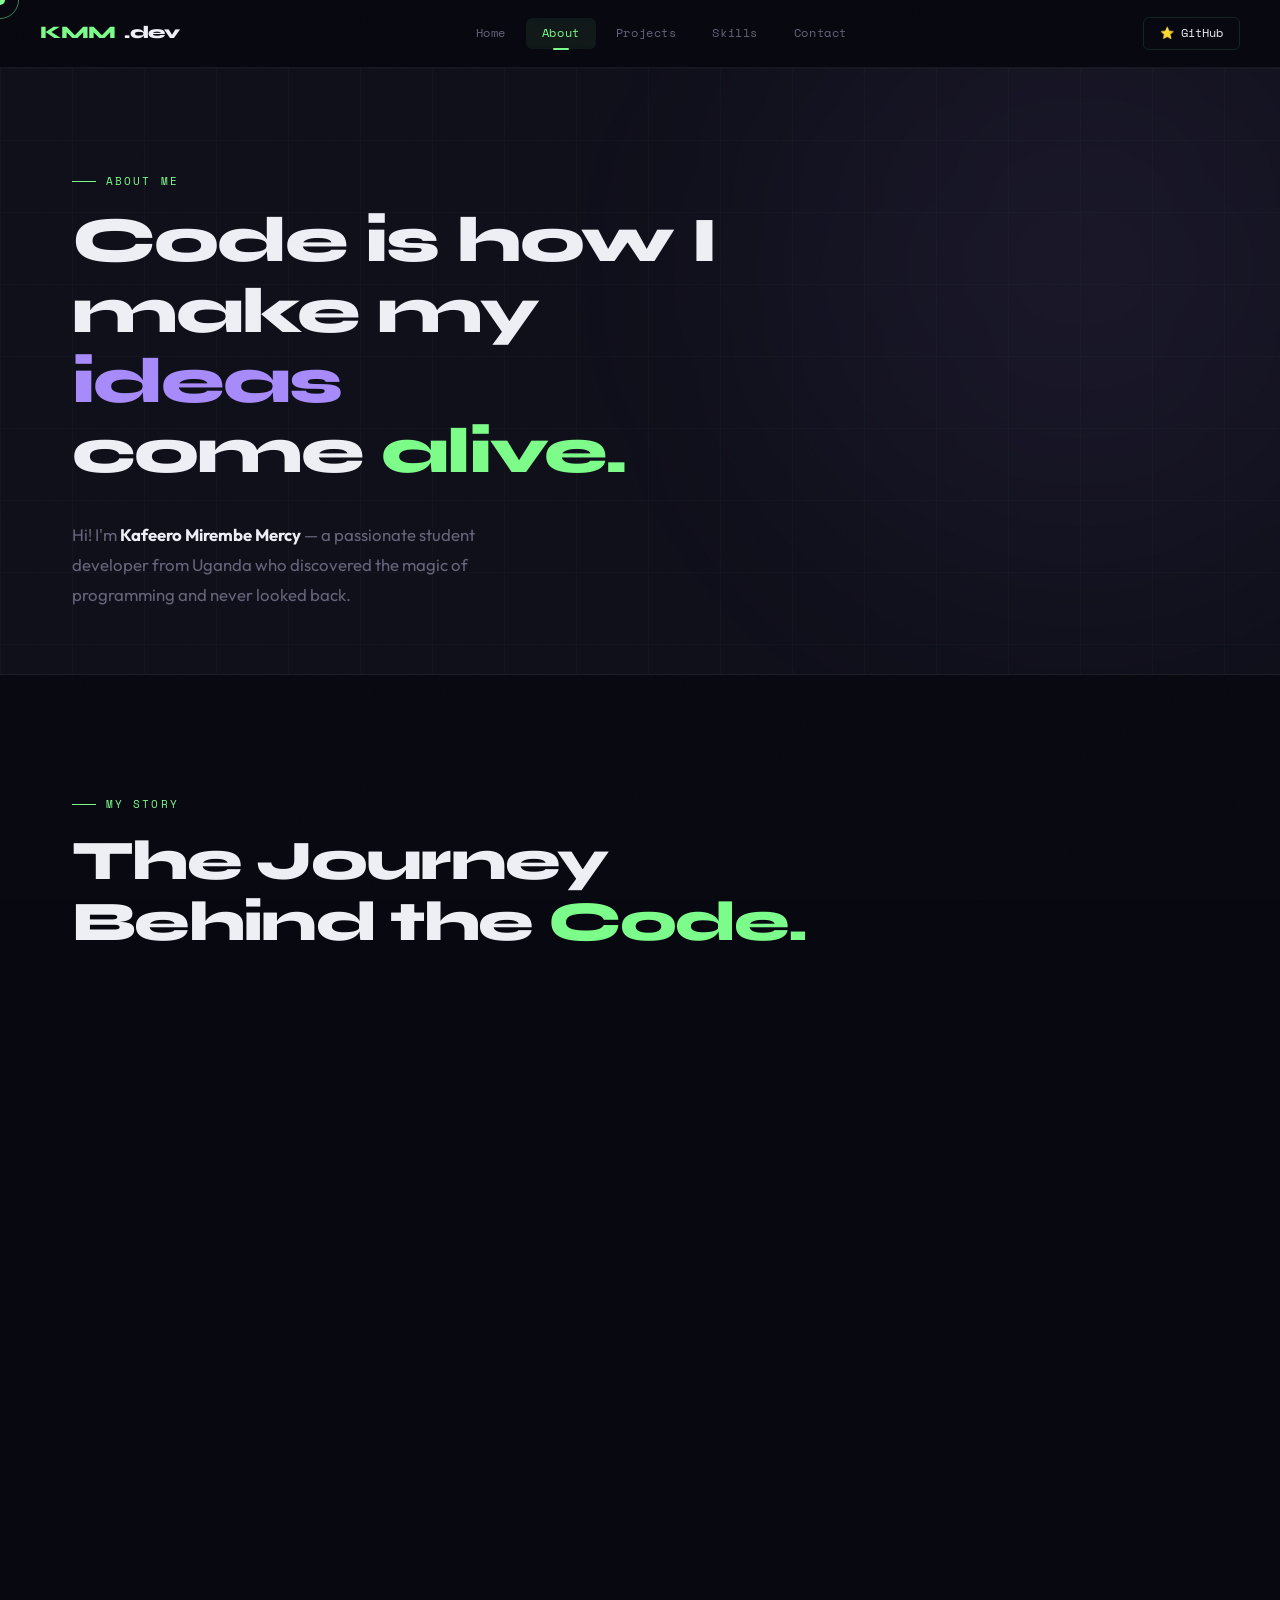
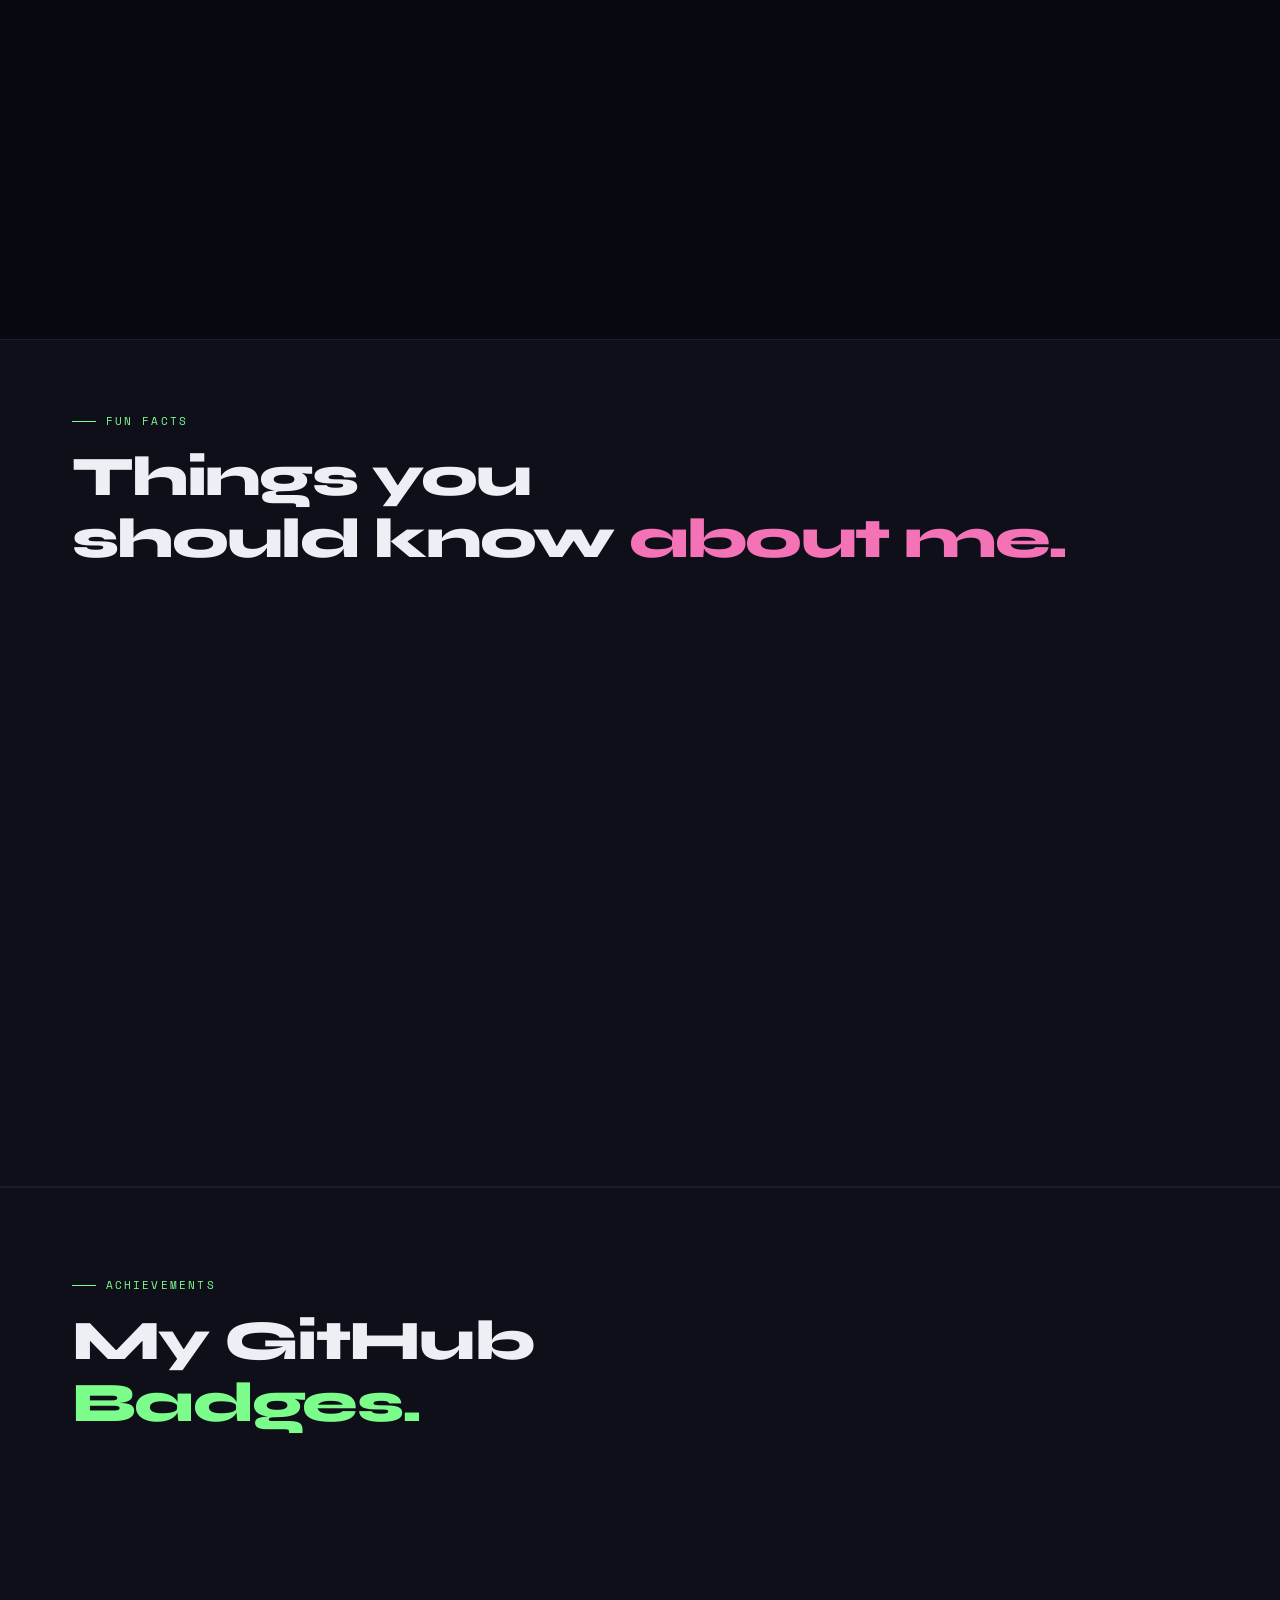
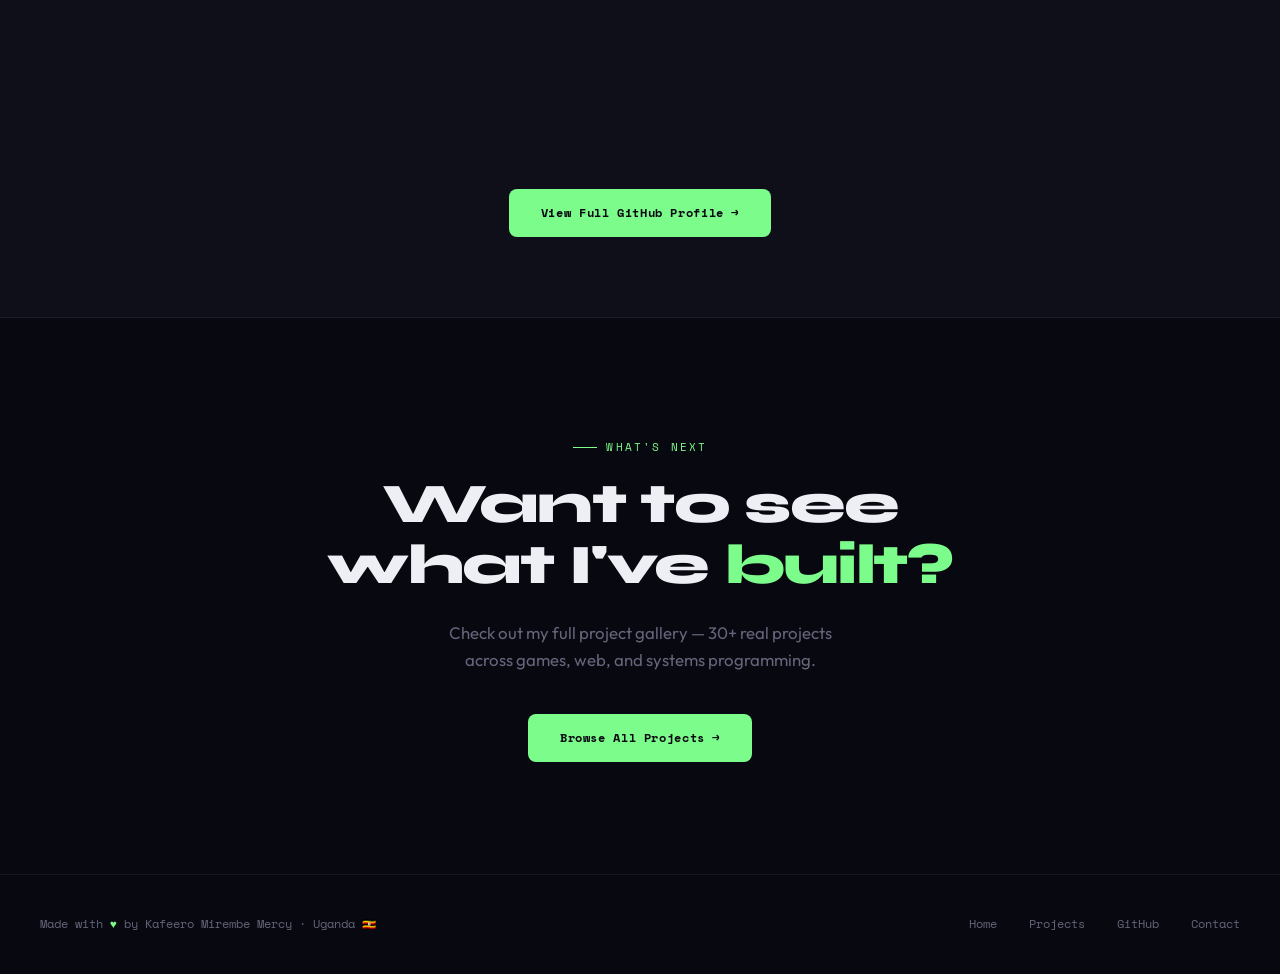
==== about.html @ 174ffc3c "Add files via upload" ====
<!DOCTYPE html>
<html lang="en">
<head>
<meta charset="UTF-8">
<meta name="viewport" content="width=device-width, initial-scale=1.0">
<title>About — Kafeero Mirembe Mercy</title>
<link rel="stylesheet" href="style.css">
<style>
.about-hero {
  position:relative; overflow:hidden;
  padding: 6rem 0 4rem;
  background: var(--bg2);
  border-bottom: 1px solid var(--border2);
}
.about-hero-inner {
  display:grid; grid-template-columns:1fr 380px; gap:5rem; align-items:center;
  position:relative; z-index:2;
}
.about-hero-blob {
  position:absolute; width:600px;height:600px; border-radius:50%;
  filter:blur(120px); pointer-events:none;
  background:rgba(167,139,250,0.06); top:-100px;right:-100px;
}

.page-eyebrow { margin-bottom:1rem; }
.big-quote {
  font-family:'Syne',sans-serif;
  font-size:clamp(2.2rem,5vw,4rem);
  font-weight:800; line-height:1.1;
  letter-spacing:-0.03em; margin-bottom:2rem;
}
.about-photo-wrap { position:relative; }
.about-photo {
  border-radius:20px; overflow:hidden;
  border:2px solid var(--border);
  box-shadow: 0 30px 80px rgba(0,0,0,0.5);
}
.about-photo img { width:100%; display:block; }
.about-photo-badge {
  position:absolute; bottom:-16px; left:-16px;
  background:var(--card); border:1px solid var(--border);
  border-radius:12px; padding:1rem 1.4rem;
  box-shadow:var(--glow);
}
.badge-num { font-family:'Syne',sans-serif; font-size:1.8rem; font-weight:800; color:var(--accent); line-height:1; }
.badge-txt { font-family:'Space Mono',monospace; font-size:0.65rem; color:var(--muted); margin-top:0.1rem; }

/* STORY SECTION */
.story-grid { display:grid; grid-template-columns:1fr 1fr; gap:4rem; align-items:start; margin-top:4rem; }
.story-text p { color:var(--muted); line-height:1.9; margin-bottom:1.2rem; font-size:1rem; }
.story-text p strong { color:var(--text); }
.story-text p em { color:var(--accent); font-style:normal; }

/* TIMELINE */
.timeline { padding-left:1.5rem; border-left:1px solid var(--border); }
.tl-item { position:relative; padding-bottom:2.5rem; padding-left:1.5rem; }
.tl-item:last-child { padding-bottom:0; }
.tl-dot {
  position:absolute; left:-1.85rem; top:4px;
  width:12px;height:12px; border-radius:50%;
  background:var(--accent); box-shadow:0 0 16px rgba(124,252,138,0.6);
}
.tl-date { font-family:'Space Mono',monospace; font-size:0.68rem; color:var(--accent); letter-spacing:0.1em; margin-bottom:0.4rem; }
.tl-title { font-family:'Syne',sans-serif; font-size:1.05rem; font-weight:700; margin-bottom:0.3rem; }
.tl-desc { font-size:0.85rem; color:var(--muted); line-height:1.7; }

/* FUN FACTS */
.facts-grid { display:grid; grid-template-columns:repeat(3,1fr); gap:1.5rem; margin-top:3rem; }
.fact-card { background:var(--card); border:1px solid var(--border2); border-radius:var(--radius); padding:2rem; text-align:center; transition:var(--transition); }
.fact-card:hover { border-color:var(--border); transform:translateY(-4px); }
.fact-emoji { font-size:2.5rem; margin-bottom:0.8rem; }
.fact-title { font-family:'Syne',sans-serif; font-size:1rem; font-weight:700; margin-bottom:0.4rem; }
.fact-text { font-size:0.83rem; color:var(--muted); line-height:1.65; }

/* GITHUB BADGES */
.badges-section { background:var(--bg2); border-top:1px solid var(--border2); border-bottom:1px solid var(--border2); padding:5rem 0; }
.badges-grid { display:grid; grid-template-columns:repeat(3,1fr); gap:1.5rem; margin-top:3rem; }
.badge-card {
  background:var(--card); border:1px solid var(--border2); border-radius:var(--radius);
  padding:2rem; text-align:center; transition:var(--transition);
  position:relative; overflow:hidden;
}
.badge-card::before {
  content:''; position:absolute; inset:0;
  background:linear-gradient(135deg,rgba(124,252,138,0.03),transparent);
  opacity:0; transition:opacity 0.3s;
}
.badge-card:hover { border-color:var(--border); }
.badge-card:hover::before { opacity:1; }
.badge-icon { font-size:3rem; margin-bottom:1rem; }
.badge-name { font-family:'Syne',sans-serif; font-size:1.1rem; font-weight:700; margin-bottom:0.4rem; color:var(--accent); }
.badge-desc { font-size:0.83rem; color:var(--muted); line-height:1.65; }

@media(max-width:900px){
  .about-hero-inner { grid-template-columns:1fr; }
  .about-photo-wrap { max-width:280px; margin:0 auto; }
  .story-grid { grid-template-columns:1fr; }
  .facts-grid { grid-template-columns:1fr 1fr; }
  .badges-grid { grid-template-columns:1fr; }
}
@media(max-width:600px){
  .facts-grid { grid-template-columns:1fr; }
}
</style>
</head>
<body>
<div class="cursor-dot"></div>
<div class="cursor-ring"></div>

<nav class="navbar">
  <a class="nav-logo" href="index.html">KMM<span>.dev</span></a>
  <ul class="nav-links">
    <li><a href="index.html">Home</a></li>
    <li><a href="about.html" class="active">About</a></li>
    <li><a href="projects.html">Projects</a></li>
    <li><a href="skills.html">Skills</a></li>
    <li><a href="contact.html">Contact</a></li>
  </ul>
  <div class="nav-right">
    <a href="https://github.com/K-Mirembe-Mercy/" target="_blank" class="nav-github">⭐ GitHub</a>
    <button class="hamburger" id="hamburger" aria-label="Menu"><span></span><span></span><span></span></button>
  </div>
</nav>
<div class="mobile-nav" id="mobileNav">
  <a href="index.html">Home</a><a href="about.html">About</a><a href="projects.html">Projects</a><a href="skills.html">Skills</a><a href="contact.html">Contact</a>
</div>

<main class="page">
  <!-- ABOUT HERO -->
  <section class="about-hero">
    <div class="about-hero-blob"></div>
    <div class="grid-bg"></div>
    <div class="container">
      <div class="about-hero-inner">
        <div>
          <div class="tag page-eyebrow">About Me</div>
          <p class="big-quote">Code is how I<br>make my <span class="accent2">ideas</span><br>come <span class="accent">alive.</span></p>
          <p style="color:var(--muted);line-height:1.8;max-width:480px;font-size:1.05rem;">Hi! I'm <strong style="color:var(--text)">Kafeero Mirembe Mercy</strong> — a passionate student developer from Uganda who discovered the magic of programming and never looked back.</p>
        </div>
        <div class="about-photo-wrap fade-up">
          <div class="about-photo">
            <img src="photo.jpeg" alt="Kafeero Mirembe Mercy" />
          </div>
          <div class="about-photo-badge">
            <div class="badge-num">3</div>
            <div class="badge-txt">GitHub Badges 🏅</div>
          </div>
        </div>
      </div>
    </div>
  </section>

  <!-- STORY -->
  <section class="section">
    <div class="container">
      <div class="tag">My Story</div>
      <h2 class="section-title">The Journey<br>Behind the <span class="accent">Code.</span></h2>
      <div class="story-grid">
        <div class="story-text fade-up">
          <p>I started my coding journey with <strong>Python</strong> — curious, excited, and a little lost. But I kept going. Every error message was a lesson, every working program a victory.</p>
          <p>My love for <em>games</em> drove me to build them: Balloon Shooters, Snake Games, Flappy Birds, Space Shooters, Egg Catchers — each one taught me something new about <strong>logic, loops, physics, and design</strong>.</p>
          <p>I moved into <strong>web development</strong> — HTML, CSS, and JavaScript — and built real websites for real organizations like Codeon Africa and Mama Gracious. Seeing my work on a browser felt extraordinary.</p>
          <p>Then came <strong>C programming</strong>: pointers, memory, structs. Challenging — but I built a complete Student Management System and more. Every hard thing I tackle makes me stronger.</p>
          <p>Today I have <strong>30+ projects</strong>, 3 GitHub badges, and an unstoppable drive to keep learning and building. I'm just getting started.</p>
          <div style="margin-top:2rem;">
            <a href="https://github.com/K-Mirembe-Mercy/" target="_blank" class="btn btn-green">See My GitHub →</a>
          </div>
        </div>
        <div class="fade-up d1">
          <div class="timeline">
            <div class="tl-item">
              <div class="tl-dot"></div>
              <div class="tl-date">The Beginning</div>
              <div class="tl-title">First Python Scripts 🐍</div>
              <div class="tl-desc">Wrote my first programs — learning variables, loops, functions. The foundation of everything that followed.</div>
            </div>
            <div class="tl-item">
              <div class="tl-dot"></div>
              <div class="tl-date">Game Phase</div>
              <div class="tl-title">Pygame Game Development 🎮</div>
              <div class="tl-desc">Built 10+ games: Balloon Shooter, Snake, Flappy Bird, Space Shooter, Egg Catcher, Ball Catcher, Star Pusher and more.</div>
            </div>
            <div class="tl-item">
              <div class="tl-dot"></div>
              <div class="tl-date">Creative Phase</div>
              <div class="tl-title">Art, Tools & Apps 🎨</div>
              <div class="tl-desc">Starry Night, Kaleido-Spiral, Music Players, Password Generator, Screen Pet, Secret Messages — exploring creativity with code.</div>
            </div>
            <div class="tl-item">
              <div class="tl-dot"></div>
              <div class="tl-date">Web Phase</div>
              <div class="tl-title">HTML, CSS & JavaScript 🌐</div>
              <div class="tl-desc">Built Codeon Africa, Mama Gracious, a Mental Health platform — real websites for real users.</div>
            </div>
            <div class="tl-item">
              <div class="tl-dot"></div>
              <div class="tl-date">Systems Phase</div>
              <div class="tl-title">C Programming ⚙️</div>
              <div class="tl-desc">Student Management System, Guess Game, checker_two.c — tackling low-level programming with confidence.</div>
            </div>
            <div class="tl-item">
              <div class="tl-dot" style="background:var(--accent2);box-shadow:0 0 16px rgba(167,139,250,0.6)"></div>
              <div class="tl-date">Now</div>
              <div class="tl-title">30+ Projects & Growing 🚀</div>
              <div class="tl-desc">3 GitHub badges, dozens of shipped projects, and an infinite drive to keep learning and building.</div>
            </div>
          </div>
        </div>
      </div>
    </div>
  </section>

  <!-- FUN FACTS -->
  <section class="section-sm" style="background:var(--bg2);border-top:1px solid var(--border2);border-bottom:1px solid var(--border2);">
    <div class="container">
      <div class="tag">Fun Facts</div>
      <h2 class="section-title">Things you<br>should know <span class="accent3">about me.</span></h2>
      <div class="facts-grid">
        <div class="fact-card fade-up">
          <div class="fact-emoji">🇺🇬</div>
          <div class="fact-title">Proudly Ugandan</div>
          <div class="fact-text">Based in Uganda, Africa — proving that world-class talent exists everywhere, not just in Silicon Valley.</div>
        </div>
        <div class="fact-card fade-up d1">
          <div class="fact-emoji">🎮</div>
          <div class="fact-title">Game Builder First</div>
          <div class="fact-text">Games were my entry point to programming. Every game I built taught me problem-solving in the most fun way possible.</div>
        </div>
        <div class="fact-card fade-up d2">
          <div class="fact-emoji">📚</div>
          <div class="fact-title">Self-Taught & Proud</div>
          <div class="fact-text">Much of what I know, I taught myself — through docs, tutorials, errors, and sheer determination to figure things out.</div>
        </div>
        <div class="fact-card fade-up d3">
          <div class="fact-emoji">⚡</div>
          <div class="fact-title">Fast Learner</div>
          <div class="fact-text">30+ projects across 4 languages. When I find something interesting, I dive deep and build something real with it.</div>
        </div>
        <div class="fact-card fade-up">
          <div class="fact-emoji">🎵</div>
          <div class="fact-title">Built a Music Player</div>
          <div class="fact-text">One of my favorite projects — a fully functional desktop music player with playlist management built entirely in Python.</div>
        </div>
        <div class="fact-card fade-up d1">
          <div class="fact-emoji">🌱</div>
          <div class="fact-title">Always Growing</div>
          <div class="fact-text">Every week I'm learning something new. The journey never stops — that's what makes coding so exciting.</div>
        </div>
      </div>
    </div>
  </section>

  <!-- GITHUB BADGES -->
  <div class="badges-section">
    <div class="container">
      <div class="tag">Achievements</div>
      <h2 class="section-title">My GitHub<br><span class="accent">Badges.</span></h2>
      <div class="badges-grid">
        <div class="badge-card fade-up">
          <div class="badge-icon">🏅</div>
          <div class="badge-name">GitHub Badge #1</div>
          <div class="badge-desc">Awarded for contributions and activity on GitHub. Every commit is a step in my developer journey.</div>
        </div>
        <div class="badge-card fade-up d1">
          <div class="badge-icon">⭐</div>
          <div class="badge-name">GitHub Badge #2</div>
          <div class="badge-desc">Recognition for consistent open-source participation and sharing my work with the world.</div>
        </div>
        <div class="badge-card fade-up d2">
          <div class="badge-icon">🚀</div>
          <div class="badge-name">GitHub Badge #3</div>
          <div class="badge-desc">Earned through building and shipping real projects publicly — proof that I don't just talk, I build.</div>
        </div>
      </div>
      <div style="text-align:center;margin-top:3rem;">
        <a href="https://github.com/K-Mirembe-Mercy/" target="_blank" class="btn btn-green">View Full GitHub Profile →</a>
      </div>
    </div>
  </div>

  <!-- BOTTOM CTA -->
  <section class="section">
    <div class="container" style="text-align:center;">
      <div class="tag" style="justify-content:center;">What's Next</div>
      <h2 class="section-title">Want to see<br>what I've <span class="accent">built?</span></h2>
      <p style="color:var(--muted);margin:1.5rem auto 2.5rem;max-width:400px;font-size:1.05rem;">Check out my full project gallery — 30+ real projects across games, web, and systems programming.</p>
      <a href="projects.html" class="btn btn-green">Browse All Projects →</a>
    </div>
  </section>
</main>

<footer>
  <div class="footer-inner">
    <div class="footer-left">Made with <span>♥</span> by Kafeero Mirembe Mercy · Uganda 🇺🇬</div>
    <div class="footer-links">
      <a href="index.html">Home</a><a href="projects.html">Projects</a>
      <a href="https://github.com/K-Mirembe-Mercy/" target="_blank">GitHub</a>
      <a href="contact.html">Contact</a>
    </div>
  </div>
</footer>

<script src="main.js"></script>
</body>
</html>
---- style.css ----
/* ===== MERCY PORTFOLIO — SHARED STYLES ===== */
@import url('https://fonts.googleapis.com/css2?family=Syne:wght@400;600;700;800&family=Space+Mono:ital,wght@0,400;0,700;1,400&family=Outfit:wght@300;400;500;600&display=swap');

:root {
  --bg: #080810;
  --bg2: #0f0f1a;
  --card: #13131e;
  --card2: #1a1a28;
  --accent: #7cfc8a;
  --accent2: #a78bfa;
  --accent3: #f472b6;
  --text: #eeeef5;
  --muted: #64647a;
  --border: rgba(124,252,138,0.12);
  --border2: rgba(255,255,255,0.06);
  --glow: 0 0 50px rgba(124,252,138,0.1);
  --shadow: 0 20px 60px rgba(0,0,0,0.5);
  --radius: 16px;
  --transition: all 0.3s cubic-bezier(0.4, 0, 0.2, 1);
}

*, *::before, *::after { margin:0; padding:0; box-sizing:border-box; }
html { scroll-behavior: smooth; font-size: 16px; }

body {
  background: var(--bg);
  color: var(--text);
  font-family: 'Outfit', sans-serif;
  overflow-x: hidden;
  line-height: 1.6;
  cursor: none;
}

/* ===== CURSOR ===== */
.cursor-dot {
  width: 10px; height: 10px;
  background: var(--accent);
  border-radius: 50%;
  position: fixed;
  pointer-events: none;
  z-index: 9999;
  transform: translate(-50%, -50%);
  transition: transform 0.1s;
  mix-blend-mode: screen;
}
.cursor-ring {
  width: 38px; height: 38px;
  border: 1.5px solid rgba(124,252,138,0.5);
  border-radius: 50%;
  position: fixed;
  pointer-events: none;
  z-index: 9998;
  transform: translate(-50%, -50%);
  transition: all 0.18s ease;
}
body:hover .cursor-dot, body:hover .cursor-ring { opacity: 1; }

/* ===== NOISE ===== */
body::after {
  content:'';
  position:fixed; inset:0;
  background-image: url("data:image/svg+xml,%3Csvg viewBox='0 0 512 512' xmlns='http://www.w3.org/2000/svg'%3E%3Cfilter id='n'%3E%3CfeTurbulence type='fractalNoise' baseFrequency='0.75' numOctaves='4' stitchTiles='stitch'/%3E%3C/filter%3E%3Crect width='100%25' height='100%25' filter='url(%23n)' opacity='0.03'/%3E%3C/svg%3E");
  pointer-events:none; z-index:9990; opacity:0.5;
}

/* ===== NAVBAR ===== */
.navbar {
  position: fixed; top: 0; left: 0; right: 0;
  z-index: 500;
  display: flex; align-items: center; justify-content: space-between;
  padding: 0 2.5rem;
  height: 68px;
  background: rgba(8,8,16,0.85);
  backdrop-filter: blur(24px) saturate(180%);
  border-bottom: 1px solid var(--border2);
}
.nav-logo {
  font-family: 'Syne', sans-serif;
  font-weight: 800; font-size: 1.1rem;
  color: var(--accent);
  text-decoration: none;
  letter-spacing: -0.02em;
  display: flex; align-items: center; gap: 0.5rem;
}
.nav-logo span { color: var(--text); }
.nav-links {
  display: flex; gap: 0.25rem;
  list-style: none;
}
.nav-links a {
  display: block;
  padding: 0.4rem 1rem;
  color: var(--muted);
  text-decoration: none;
  font-family: 'Space Mono', monospace;
  font-size: 0.72rem;
  letter-spacing: 0.05em;
  border-radius: 6px;
  transition: var(--transition);
  position: relative;
}
.nav-links a:hover, .nav-links a.active {
  color: var(--accent);
  background: rgba(124,252,138,0.07);
}
.nav-links a.active::after {
  content: '';
  position: absolute; bottom: -1px; left: 50%; transform: translateX(-50%);
  width: 16px; height: 2px;
  background: var(--accent);
  border-radius: 2px;
}
.nav-right {
  display: flex; align-items: center; gap: 1rem;
}
.nav-github {
  display: flex; align-items: center; gap: 0.5rem;
  font-family: 'Space Mono', monospace;
  font-size: 0.72rem;
  color: var(--text);
  text-decoration: none;
  padding: 0.4rem 1rem;
  border: 1px solid var(--border);
  border-radius: 6px;
  transition: var(--transition);
}
.nav-github:hover { border-color: var(--accent); color: var(--accent); }

/* HAMBURGER */
.hamburger {
  display: none; flex-direction: column; gap: 5px;
  background: none; border: none; cursor: pointer; padding: 4px;
}
.hamburger span { display:block; width:22px; height:2px; background:var(--accent); transition:all 0.3s; border-radius:2px; }
.hamburger.open span:nth-child(1) { transform: rotate(45deg) translate(5px, 5px); }
.hamburger.open span:nth-child(2) { opacity: 0; }
.hamburger.open span:nth-child(3) { transform: rotate(-45deg) translate(5px, -5px); }

.mobile-nav {
  display: none; position: fixed; inset: 0;
  background: rgba(8,8,16,0.98);
  z-index: 498;
  flex-direction: column; align-items: center; justify-content: center;
  gap: 2rem;
}
.mobile-nav.open { display: flex; }
.mobile-nav a {
  font-family: 'Syne', sans-serif;
  font-size: 2.2rem; font-weight: 800;
  color: var(--text); text-decoration: none;
  transition: color 0.2s; letter-spacing: -0.02em;
}
.mobile-nav a:hover { color: var(--accent); }

/* ===== PAGE WRAPPER ===== */
.page { padding-top: 68px; min-height: 100vh; }

/* ===== SECTION UTILITIES ===== */
.container { max-width: 1200px; margin: 0 auto; padding: 0 2rem; }
.section { padding: 7rem 0; }
.section-sm { padding: 4rem 0; }

.tag {
  display: inline-flex; align-items: center; gap: 0.6rem;
  font-family: 'Space Mono', monospace;
  font-size: 0.68rem;
  color: var(--accent);
  letter-spacing: 0.2em;
  text-transform: uppercase;
  margin-bottom: 1rem;
}
.tag::before { content:''; display:inline-block; width:24px; height:1px; background:var(--accent); }

h1.display {
  font-family: 'Syne', sans-serif;
  font-size: clamp(3rem, 8vw, 6rem);
  font-weight: 800;
  line-height: 1;
  letter-spacing: -0.04em;
}
h2.section-title {
  font-family: 'Syne', sans-serif;
  font-size: clamp(2rem, 5vw, 3.5rem);
  font-weight: 800;
  letter-spacing: -0.03em;
  line-height: 1.1;
}
.accent { color: var(--accent); }
.accent2 { color: var(--accent2); }
.accent3 { color: var(--accent3); }
.muted { color: var(--muted); }

/* ===== BUTTONS ===== */
.btn {
  display: inline-flex; align-items: center; gap: 0.5rem;
  font-family: 'Space Mono', monospace;
  font-size: 0.78rem;
  font-weight: 700;
  letter-spacing: 0.05em;
  padding: 0.9rem 2rem;
  border-radius: 8px;
  text-decoration: none;
  transition: var(--transition);
  cursor: pointer;
  border: none;
}
.btn-green { background: var(--accent); color: #080810; }
.btn-green:hover { transform: translateY(-2px); box-shadow: 0 10px 30px rgba(124,252,138,0.3); }
.btn-ghost { background: transparent; color: var(--text); border: 1px solid var(--border2); }
.btn-ghost:hover { border-color: var(--accent); color: var(--accent); }

/* ===== CARDS ===== */
.card {
  background: var(--card);
  border: 1px solid var(--border2);
  border-radius: var(--radius);
  transition: var(--transition);
}
.card:hover { border-color: var(--border); transform: translateY(-4px); box-shadow: var(--glow); }

/* ===== LANG TAGS ===== */
.lang-tag {
  display: inline-flex; align-items: center;
  font-family: 'Space Mono', monospace;
  font-size: 0.65rem;
  padding: 0.25rem 0.75rem;
  border-radius: 20px;
  letter-spacing: 0.05em;
}
.lang-py { color: #60a5fa; background: rgba(96,165,250,0.1); border: 1px solid rgba(96,165,250,0.2); }
.lang-c { color: var(--accent3); background: rgba(244,114,182,0.1); border: 1px solid rgba(244,114,182,0.2); }
.lang-web { color: var(--accent2); background: rgba(167,139,250,0.1); border: 1px solid rgba(167,139,250,0.2); }
.lang-all { color: var(--accent); background: rgba(124,252,138,0.1); border: 1px solid rgba(124,252,138,0.2); }

/* ===== FOOTER ===== */
footer {
  border-top: 1px solid var(--border2);
  padding: 2.5rem 2rem;
}
.footer-inner {
  max-width: 1200px; margin: 0 auto;
  display: flex; justify-content: space-between; align-items: center;
  flex-wrap: wrap; gap: 1rem;
}
.footer-left { font-family: 'Space Mono', monospace; font-size: 0.72rem; color: var(--muted); }
.footer-left span { color: var(--accent); }
.footer-links { display: flex; gap: 2rem; }
.footer-links a {
  font-family: 'Space Mono', monospace; font-size: 0.72rem;
  color: var(--muted); text-decoration: none; transition: color 0.2s;
}
.footer-links a:hover { color: var(--accent); }

/* ===== ANIMATIONS ===== */
.fade-up { opacity:0; transform:translateY(28px); transition:opacity 0.7s ease, transform 0.7s ease; }
.fade-up.visible { opacity:1; transform:translateY(0); }
.fade-up.d1 { transition-delay: 0.1s; }
.fade-up.d2 { transition-delay: 0.2s; }
.fade-up.d3 { transition-delay: 0.3s; }
.fade-up.d4 { transition-delay: 0.4s; }

/* ===== MARQUEE ===== */
.marquee-track { overflow:hidden; border-top:1px solid var(--border2); border-bottom:1px solid var(--border2); background:var(--bg2); padding:0.9rem 0; }
.marquee-inner { display:flex; gap:3rem; animation:marqueeScroll 22s linear infinite; white-space:nowrap; }
.marquee-item { font-family:'Space Mono',monospace; font-size:0.72rem; color:var(--muted); letter-spacing:0.15em; text-transform:uppercase; display:flex;align-items:center;gap:1rem; flex-shrink:0; }
.marquee-item::before { content:'✦'; color:var(--accent); font-size:0.5rem; }
@keyframes marqueeScroll { 0%{transform:translateX(0)} 100%{transform:translateX(-50%)} }

/* ===== GRID BACKGROUND ===== */
.grid-bg {
  position:absolute; inset:0;
  background-image: linear-gradient(rgba(124,252,138,0.025) 1px, transparent 1px), linear-gradient(90deg, rgba(124,252,138,0.025) 1px, transparent 1px);
  background-size:72px 72px;
  pointer-events:none;
}

/* ===== RESPONSIVE ===== */
@media (max-width: 900px) {
  .nav-links, .nav-github { display: none; }
  .hamburger { display: flex; }
  .navbar { padding: 0 1.5rem; }
}
@media (max-width: 600px) {
  .container { padding: 0 1.25rem; }
  .section { padding: 4rem 0; }
}
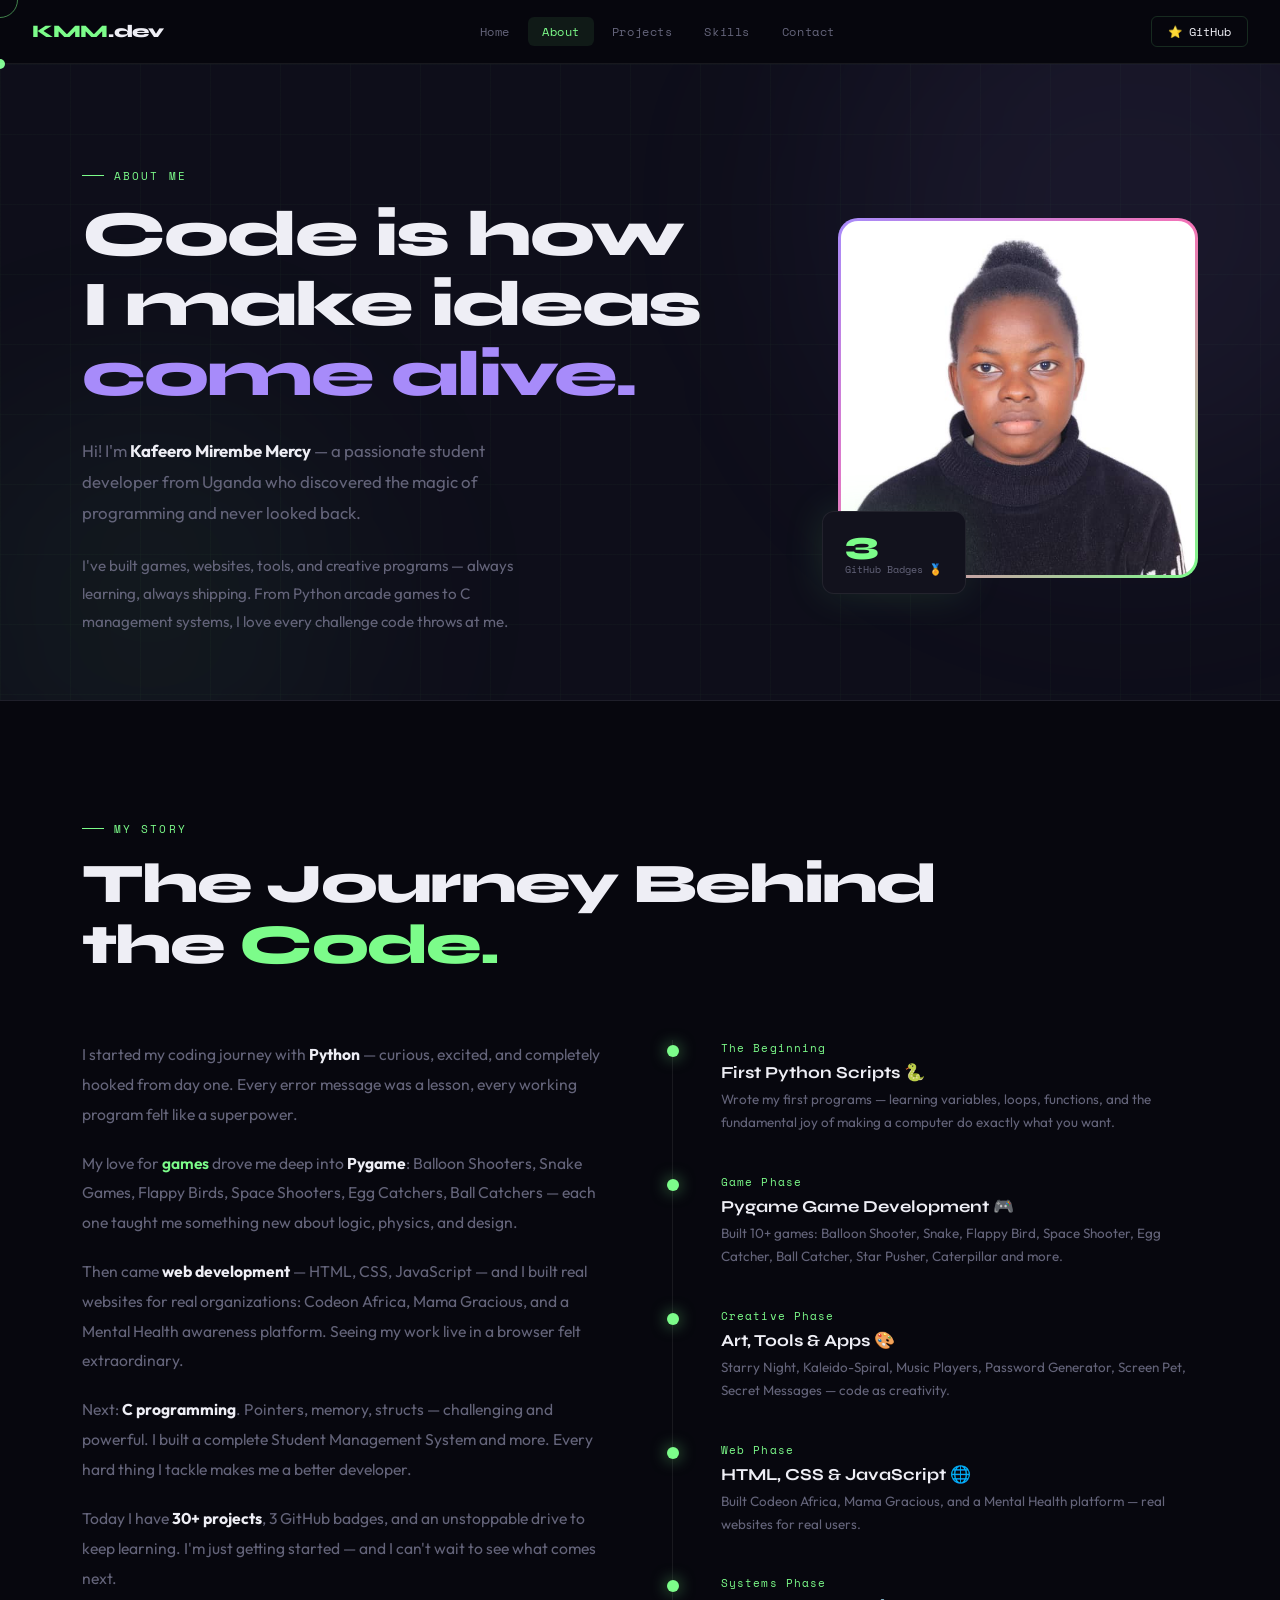
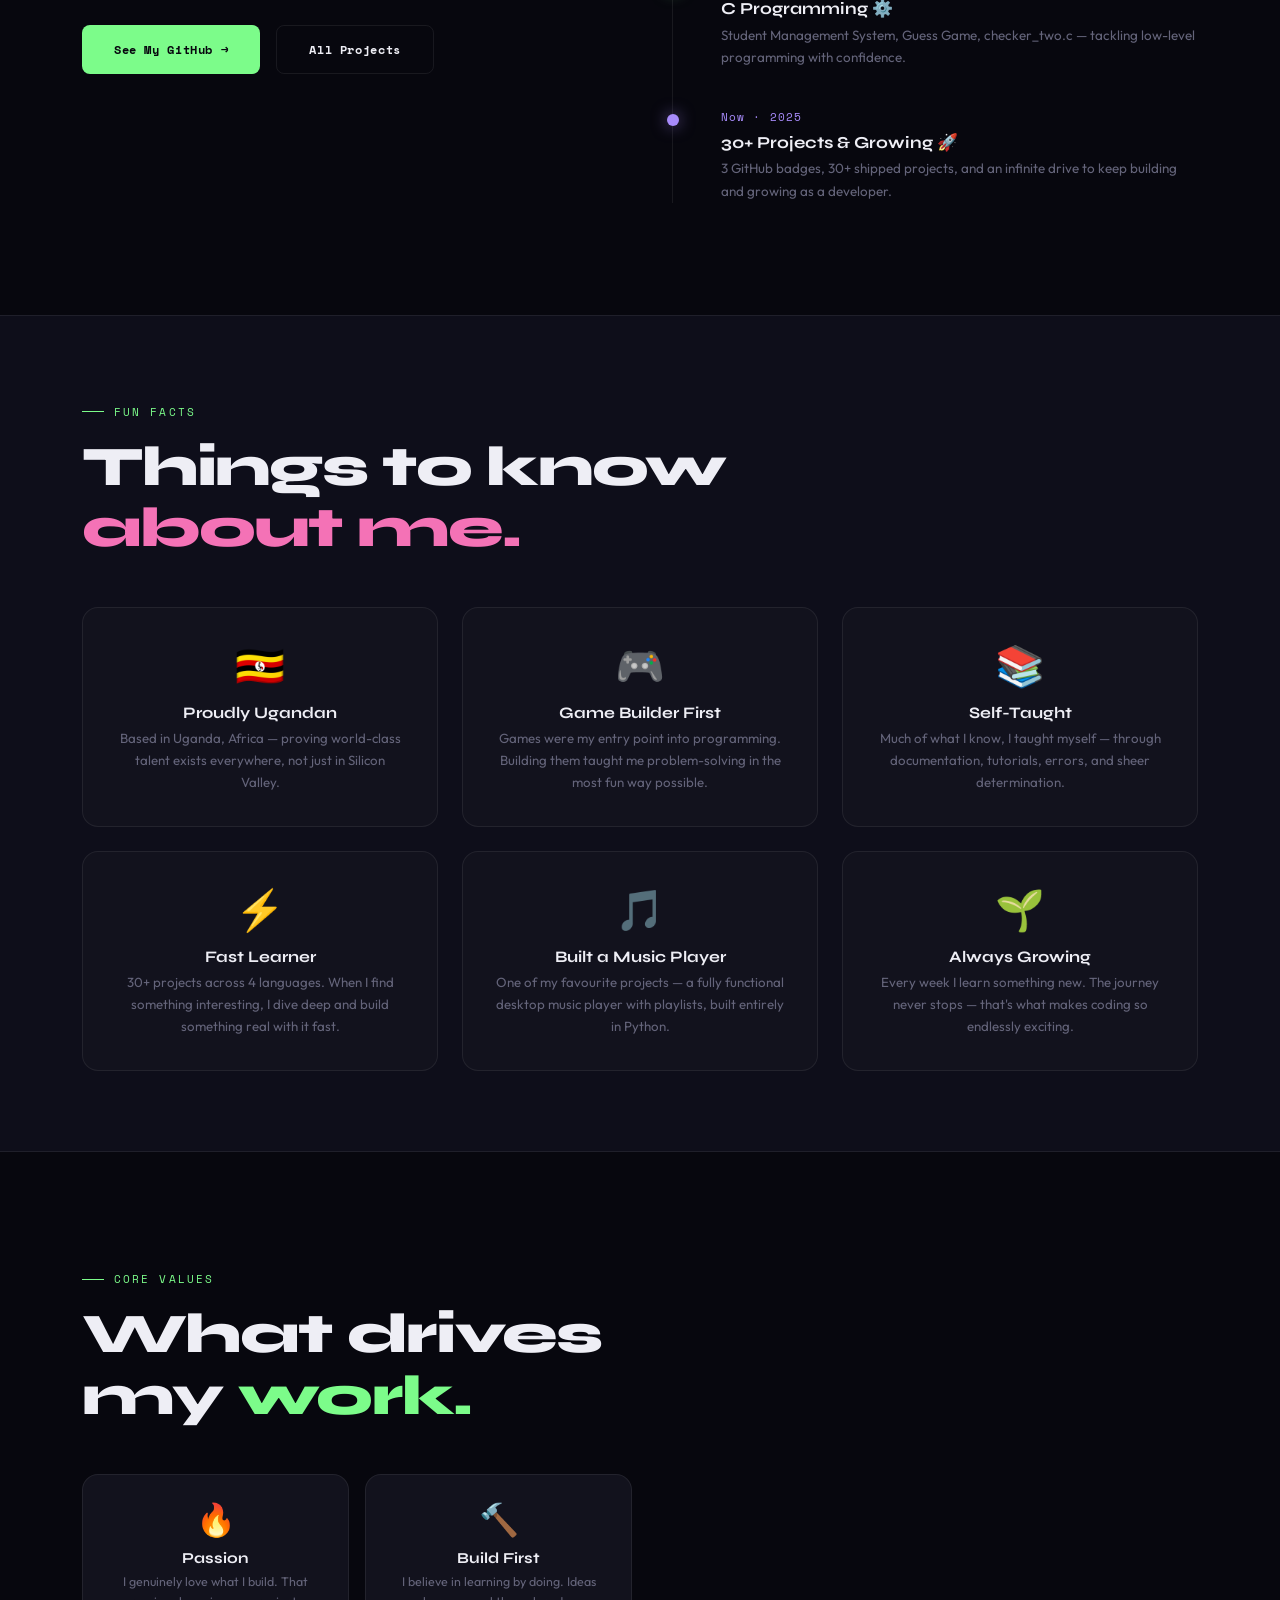
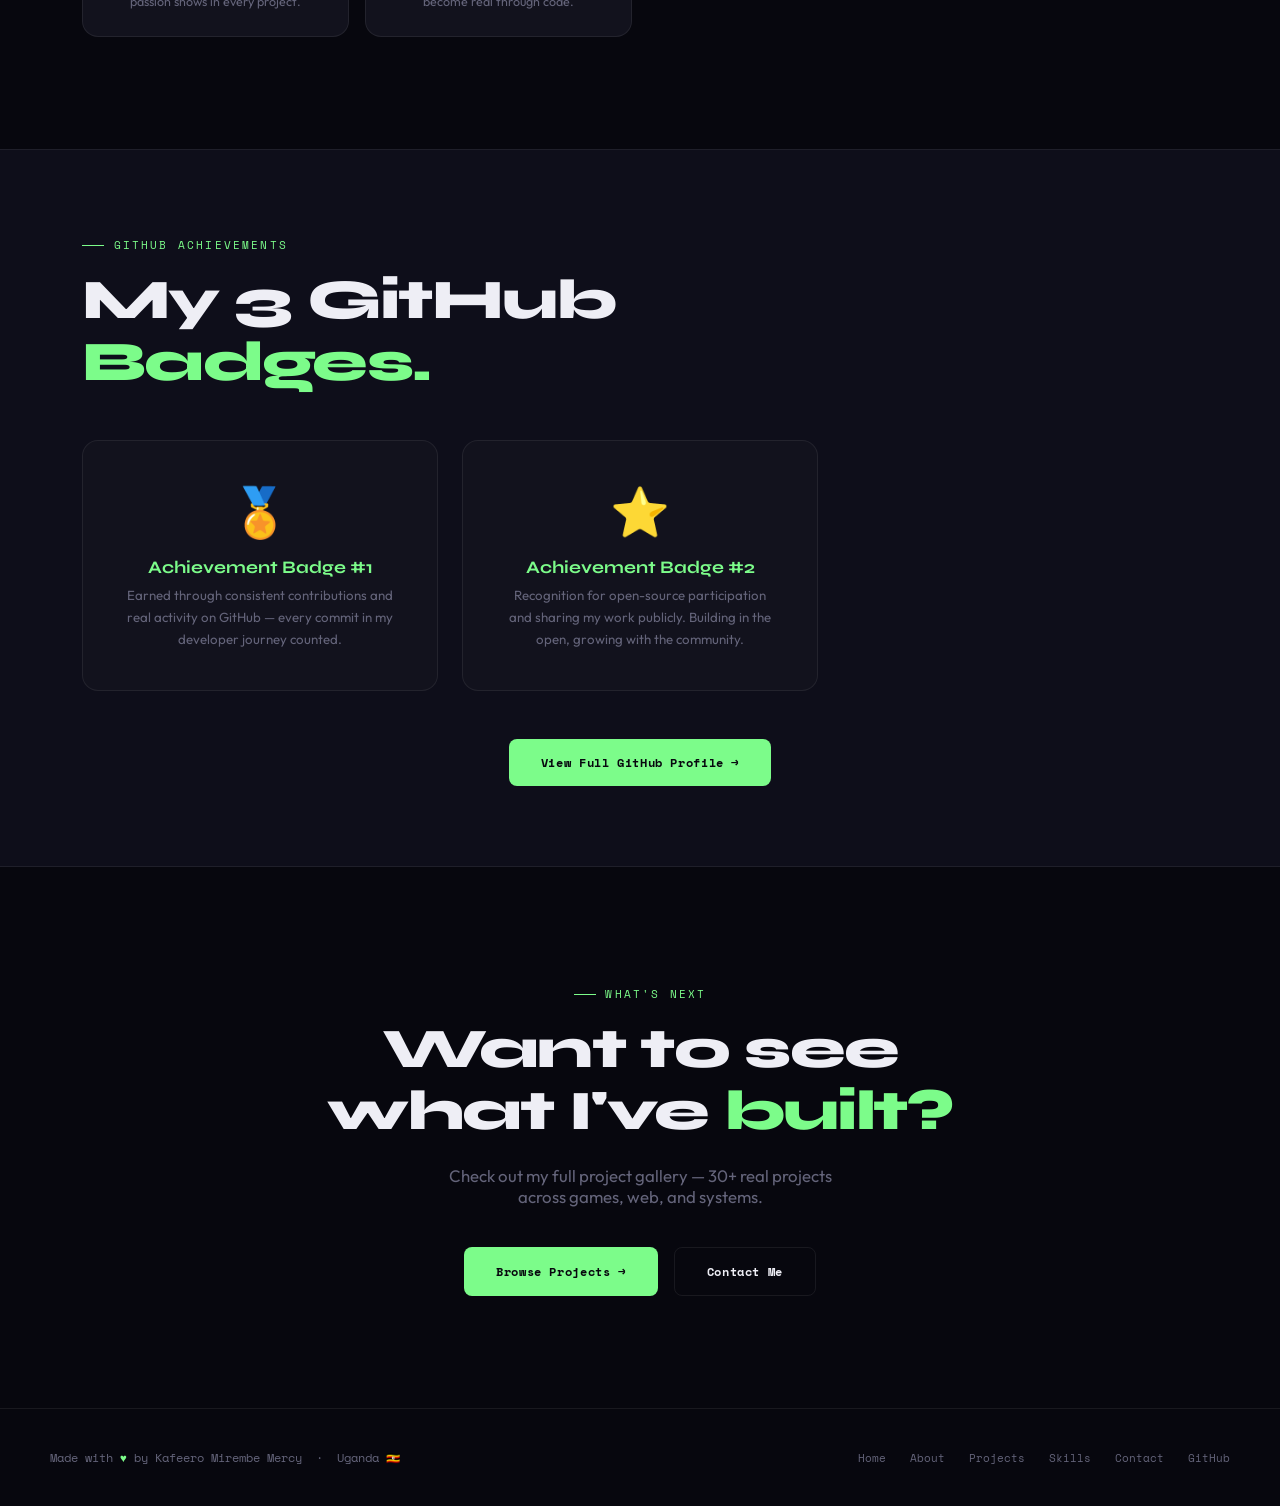
==== commit 9286febd: "Add files via upload" ====
--- a/about.html
+++ b/about.html
@@ -6,300 +6,241 @@
 <title>About — Kafeero Mirembe Mercy</title>
 <link rel="stylesheet" href="style.css">
 <style>
-.about-hero {
-  position:relative; overflow:hidden;
-  padding: 6rem 0 4rem;
-  background: var(--bg2);
-  border-bottom: 1px solid var(--border2);
-}
-.about-hero-inner {
-  display:grid; grid-template-columns:1fr 380px; gap:5rem; align-items:center;
-  position:relative; z-index:2;
-}
-.about-hero-blob {
-  position:absolute; width:600px;height:600px; border-radius:50%;
-  filter:blur(120px); pointer-events:none;
-  background:rgba(167,139,250,0.06); top:-100px;right:-100px;
-}
-
-.page-eyebrow { margin-bottom:1rem; }
-.big-quote {
-  font-family:'Syne',sans-serif;
-  font-size:clamp(2.2rem,5vw,4rem);
-  font-weight:800; line-height:1.1;
-  letter-spacing:-0.03em; margin-bottom:2rem;
-}
-.about-photo-wrap { position:relative; }
-.about-photo {
-  border-radius:20px; overflow:hidden;
-  border:2px solid var(--border);
-  box-shadow: 0 30px 80px rgba(0,0,0,0.5);
-}
-.about-photo img { width:100%; display:block; }
-.about-photo-badge {
-  position:absolute; bottom:-16px; left:-16px;
-  background:var(--card); border:1px solid var(--border);
-  border-radius:12px; padding:1rem 1.4rem;
-  box-shadow:var(--glow);
-}
-.badge-num { font-family:'Syne',sans-serif; font-size:1.8rem; font-weight:800; color:var(--accent); line-height:1; }
-.badge-txt { font-family:'Space Mono',monospace; font-size:0.65rem; color:var(--muted); margin-top:0.1rem; }
-
-/* STORY SECTION */
-.story-grid { display:grid; grid-template-columns:1fr 1fr; gap:4rem; align-items:start; margin-top:4rem; }
-.story-text p { color:var(--muted); line-height:1.9; margin-bottom:1.2rem; font-size:1rem; }
-.story-text p strong { color:var(--text); }
-.story-text p em { color:var(--accent); font-style:normal; }
-
+.ah{background:var(--bg2);border-bottom:1px solid var(--bord);padding:6rem 0 4rem;position:relative;overflow:hidden;}
+.ah-blob{position:absolute;border-radius:50%;filter:blur(110px);pointer-events:none;}
+.ahb1{width:600px;height:600px;background:rgba(167,139,250,.07);top:-150px;right:-150px;}
+.ahb2{width:400px;height:400px;background:rgba(124,252,138,.05);bottom:-100px;left:-50px;}
+.ah-inner{display:grid;grid-template-columns:1fr 360px;gap:5rem;align-items:center;position:relative;z-index:2;}
+.big-q{font-family:'Syne',sans-serif;font-size:clamp(2.2rem,5vw,4rem);font-weight:800;line-height:1.1;letter-spacing:-.03em;margin-bottom:1.5rem;}
+.a-photo{position:relative;border-radius:20px;padding:3px;background:linear-gradient(135deg,var(--purple),var(--pink),var(--green));}
+.a-photo img{display:block;width:100%;border-radius:17px;}
+.a-badge{position:absolute;bottom:-16px;left:-16px;background:var(--card);border:1px solid var(--bord);border-radius:12px;padding:1rem 1.4rem;box-shadow:var(--glow);}
+.ab-n{font-family:'Syne',sans-serif;font-size:2rem;font-weight:800;color:var(--green);line-height:1;}
+.ab-t{font-family:'Space Mono',monospace;font-size:.65rem;color:var(--muted);margin-top:.1rem;}
+/* STORY */
+.s-grid{display:grid;grid-template-columns:1fr 1fr;gap:4rem;align-items:start;margin-top:4rem;}
+.s-text p{color:var(--muted);line-height:1.9;margin-bottom:1.2rem;font-size:.98rem;}
+.s-text p strong{color:var(--text);}
+.s-text p em{color:var(--green);font-style:normal;font-weight:600;}
 /* TIMELINE */
-.timeline { padding-left:1.5rem; border-left:1px solid var(--border); }
-.tl-item { position:relative; padding-bottom:2.5rem; padding-left:1.5rem; }
-.tl-item:last-child { padding-bottom:0; }
-.tl-dot {
-  position:absolute; left:-1.85rem; top:4px;
-  width:12px;height:12px; border-radius:50%;
-  background:var(--accent); box-shadow:0 0 16px rgba(124,252,138,0.6);
-}
-.tl-date { font-family:'Space Mono',monospace; font-size:0.68rem; color:var(--accent); letter-spacing:0.1em; margin-bottom:0.4rem; }
-.tl-title { font-family:'Syne',sans-serif; font-size:1.05rem; font-weight:700; margin-bottom:0.3rem; }
-.tl-desc { font-size:0.85rem; color:var(--muted); line-height:1.7; }
-
-/* FUN FACTS */
-.facts-grid { display:grid; grid-template-columns:repeat(3,1fr); gap:1.5rem; margin-top:3rem; }
-.fact-card { background:var(--card); border:1px solid var(--border2); border-radius:var(--radius); padding:2rem; text-align:center; transition:var(--transition); }
-.fact-card:hover { border-color:var(--border); transform:translateY(-4px); }
-.fact-emoji { font-size:2.5rem; margin-bottom:0.8rem; }
-.fact-title { font-family:'Syne',sans-serif; font-size:1rem; font-weight:700; margin-bottom:0.4rem; }
-.fact-text { font-size:0.83rem; color:var(--muted); line-height:1.65; }
-
-/* GITHUB BADGES */
-.badges-section { background:var(--bg2); border-top:1px solid var(--border2); border-bottom:1px solid var(--border2); padding:5rem 0; }
-.badges-grid { display:grid; grid-template-columns:repeat(3,1fr); gap:1.5rem; margin-top:3rem; }
-.badge-card {
-  background:var(--card); border:1px solid var(--border2); border-radius:var(--radius);
-  padding:2rem; text-align:center; transition:var(--transition);
-  position:relative; overflow:hidden;
-}
-.badge-card::before {
-  content:''; position:absolute; inset:0;
-  background:linear-gradient(135deg,rgba(124,252,138,0.03),transparent);
-  opacity:0; transition:opacity 0.3s;
-}
-.badge-card:hover { border-color:var(--border); }
-.badge-card:hover::before { opacity:1; }
-.badge-icon { font-size:3rem; margin-bottom:1rem; }
-.badge-name { font-family:'Syne',sans-serif; font-size:1.1rem; font-weight:700; margin-bottom:0.4rem; color:var(--accent); }
-.badge-desc { font-size:0.83rem; color:var(--muted); line-height:1.65; }
-
-@media(max-width:900px){
-  .about-hero-inner { grid-template-columns:1fr; }
-  .about-photo-wrap { max-width:280px; margin:0 auto; }
-  .story-grid { grid-template-columns:1fr; }
-  .facts-grid { grid-template-columns:1fr 1fr; }
-  .badges-grid { grid-template-columns:1fr; }
-}
-@media(max-width:600px){
-  .facts-grid { grid-template-columns:1fr; }
-}
+.tl{padding-left:1.5rem;border-left:1px solid var(--bord);}
+.tli{position:relative;padding-bottom:2.5rem;padding-left:1.5rem;}
+.tli:last-child{padding-bottom:0;}
+.tl-dot{position:absolute;left:-1.85rem;top:5px;width:12px;height:12px;border-radius:50%;background:var(--green);box-shadow:0 0 16px rgba(124,252,138,.6);}
+.tl-date{font-family:'Space Mono',monospace;font-size:.68rem;color:var(--green);letter-spacing:.1em;margin-bottom:.4rem;}
+.tl-title{font-family:'Syne',sans-serif;font-size:1.05rem;font-weight:700;margin-bottom:.3rem;}
+.tl-desc{font-size:.84rem;color:var(--muted);line-height:1.7;}
+/* FACTS */
+.f-grid{display:grid;grid-template-columns:repeat(3,1fr);gap:1.5rem;margin-top:3rem;}
+.fc{background:var(--card);border:1px solid var(--bord);border-radius:16px;padding:2rem;text-align:center;transition:all .3s;}
+.fc:hover{border-color:var(--gbord);transform:translateY(-4px);}
+.fc-em{font-size:2.5rem;margin-bottom:.8rem;}
+.fc-t{font-family:'Syne',sans-serif;font-size:1rem;font-weight:700;margin-bottom:.4rem;}
+.fc-d{font-size:.83rem;color:var(--muted);line-height:1.65;}
+/* BADGES */
+.bg-sec{background:var(--bg2);border-top:1px solid var(--bord);border-bottom:1px solid var(--bord);padding:5rem 0;}
+.bg-grid{display:grid;grid-template-columns:repeat(3,1fr);gap:1.5rem;margin-top:3rem;}
+.bgc{background:var(--card);border:1px solid var(--bord);border-radius:16px;padding:2.5rem;text-align:center;transition:all .3s;}
+.bgc:hover{border-color:var(--gbord);transform:translateY(-4px);}
+.bgc-ico{font-size:3rem;margin-bottom:1rem;}
+.bgc-name{font-family:'Syne',sans-serif;font-size:1.1rem;font-weight:700;margin-bottom:.4rem;color:var(--green);}
+.bgc-desc{font-size:.83rem;color:var(--muted);line-height:1.65;}
+/* VALUES */
+.val-grid{display:grid;grid-template-columns:repeat(4,1fr);gap:1rem;margin-top:3rem;}
+.vc{background:var(--card);border:1px solid var(--bord);border-radius:16px;padding:1.5rem;text-align:center;transition:all .3s;}
+.vc:hover{border-color:var(--gbord);}
+.vc-ico{font-size:2rem;margin-bottom:.6rem;}
+.vc-t{font-family:'Syne',sans-serif;font-size:.95rem;font-weight:700;margin-bottom:.3rem;}
+.vc-d{font-size:.78rem;color:var(--muted);line-height:1.6;}
+@media(max-width:900px){.ah-inner{grid-template-columns:1fr;}.a-photo-wrap{max-width:280px;margin:0 auto;}.s-grid{grid-template-columns:1fr;}.f-grid{grid-template-columns:1fr 1fr;}.bg-grid{grid-template-columns:1fr;}.val-grid{grid-template-columns:1fr 1fr;}}
+@media(max-width:600px){.f-grid{grid-template-columns:1fr;}.val-grid{grid-template-columns:1fr;}}
 </style>
 </head>
-<body>
-<div class="cursor-dot"></div>
-<div class="cursor-ring"></div>
-
-<nav class="navbar">
-  <a class="nav-logo" href="index.html">KMM<span>.dev</span></a>
+<body class="page">
+<div id="cur"></div><div id="curR"></div>
+<nav id="navbar">
+  <a class="logo" href="index.html">KMM<span>.dev</span></a>
   <ul class="nav-links">
     <li><a href="index.html">Home</a></li>
-    <li><a href="about.html" class="active">About</a></li>
+    <li><a href="about.html">About</a></li>
     <li><a href="projects.html">Projects</a></li>
     <li><a href="skills.html">Skills</a></li>
     <li><a href="contact.html">Contact</a></li>
   </ul>
   <div class="nav-right">
-    <a href="https://github.com/K-Mirembe-Mercy/" target="_blank" class="nav-github">⭐ GitHub</a>
-    <button class="hamburger" id="hamburger" aria-label="Menu"><span></span><span></span><span></span></button>
+    <a href="https://github.com/K-Mirembe-Mercy/" target="_blank" class="gh-btn">⭐ GitHub</a>
+    <button class="ham" id="ham" onclick="toggleMenu()" aria-label="Open menu">
+      <span></span><span></span><span></span>
+    </button>
   </div>
 </nav>
-<div class="mobile-nav" id="mobileNav">
-  <a href="index.html">Home</a><a href="about.html">About</a><a href="projects.html">Projects</a><a href="skills.html">Skills</a><a href="contact.html">Contact</a>
+<div class="mob-menu" id="mobMenu">
+  <button onclick="closeMenu()" style="position:absolute;top:1.5rem;right:1.5rem;background:none;border:none;color:var(--muted);font-size:2rem;cursor:pointer;">✕</button>
+  <a href="index.html" onclick="closeMenu()">Home</a>
+  <a href="about.html" onclick="closeMenu()">About</a>
+  <a href="projects.html" onclick="closeMenu()">Projects</a>
+  <a href="skills.html" onclick="closeMenu()">Skills</a>
+  <a href="contact.html" onclick="closeMenu()">Contact</a>
 </div>
-
-<main class="page">
-  <!-- ABOUT HERO -->
-  <section class="about-hero">
-    <div class="about-hero-blob"></div>
-    <div class="grid-bg"></div>
-    <div class="container">
-      <div class="about-hero-inner">
-        <div>
-          <div class="tag page-eyebrow">About Me</div>
-          <p class="big-quote">Code is how I<br>make my <span class="accent2">ideas</span><br>come <span class="accent">alive.</span></p>
-          <p style="color:var(--muted);line-height:1.8;max-width:480px;font-size:1.05rem;">Hi! I'm <strong style="color:var(--text)">Kafeero Mirembe Mercy</strong> — a passionate student developer from Uganda who discovered the magic of programming and never looked back.</p>
+<main>
+<section class="ah">
+  <div class="gbg"></div>
+  <div class="ah-blob ahb1"></div><div class="ah-blob ahb2"></div>
+  <div class="container">
+    <div class="ah-inner">
+      <div>
+        <div class="tag">About Me</div>
+        <p class="big-q">Code is how<br>I make ideas<br><span class="pu">come alive.</span></p>
+        <p style="color:var(--muted);line-height:1.85;max-width:480px;font-size:1.05rem;margin-bottom:1.5rem;">Hi! I'm <strong style="color:var(--text)">Kafeero Mirembe Mercy</strong> — a passionate student developer from Uganda who discovered the magic of programming and never looked back.</p>
+        <p style="color:var(--muted);line-height:1.85;max-width:480px;font-size:.95rem;">I've built games, websites, tools, and creative programs — always learning, always shipping. From Python arcade games to C management systems, I love every challenge code throws at me.</p>
+      </div>
+      <div class="a-photo-wrap fu">
+        <div class="a-photo">
+          <div class="a-badge"><div class="ab-n">3</div><div class="ab-t">GitHub Badges 🏅</div></div>
+          <img src="[data-uri]" alt="Kafeero Mirembe Mercy" />
         </div>
-        <div class="about-photo-wrap fade-up">
-          <div class="about-photo">
-            <img src="photo.jpeg" alt="Kafeero Mirembe Mercy" />
-          </div>
-          <div class="about-photo-badge">
-            <div class="badge-num">3</div>
-            <div class="badge-txt">GitHub Badges 🏅</div>
-          </div>
+      </div>
+    </div>
+  </div>
+</section>
+
+<!-- STORY + TIMELINE -->
+<section class="sec">
+  <div class="container">
+    <div class="tag">My Story</div>
+    <h2 class="st">The Journey Behind<br>the <span class="gr">Code.</span></h2>
+    <div class="s-grid">
+      <div class="s-text fu">
+        <p>I started my coding journey with <strong>Python</strong> — curious, excited, and completely hooked from day one. Every error message was a lesson, every working program felt like a superpower.</p>
+        <p>My love for <em>games</em> drove me deep into <strong>Pygame</strong>: Balloon Shooters, Snake Games, Flappy Birds, Space Shooters, Egg Catchers, Ball Catchers — each one taught me something new about logic, physics, and design.</p>
+        <p>Then came <strong>web development</strong> — HTML, CSS, JavaScript — and I built real websites for real organizations: Codeon Africa, Mama Gracious, and a Mental Health awareness platform. Seeing my work live in a browser felt extraordinary.</p>
+        <p>Next: <strong>C programming</strong>. Pointers, memory, structs — challenging and powerful. I built a complete Student Management System and more. Every hard thing I tackle makes me a better developer.</p>
+        <p>Today I have <strong>30+ projects</strong>, 3 GitHub badges, and an unstoppable drive to keep learning. I'm just getting started — and I can't wait to see what comes next.</p>
+        <div style="margin-top:2rem;display:flex;gap:1rem;flex-wrap:wrap;">
+          <a href="https://github.com/K-Mirembe-Mercy/" target="_blank" class="btn-g">See My GitHub →</a>
+          <a href="projects.html" class="btn-o">All Projects</a>
         </div>
       </div>
-    </div>
-  </section>
-
-  <!-- STORY -->
-  <section class="section">
-    <div class="container">
-      <div class="tag">My Story</div>
-      <h2 class="section-title">The Journey<br>Behind the <span class="accent">Code.</span></h2>
-      <div class="story-grid">
-        <div class="story-text fade-up">
-          <p>I started my coding journey with <strong>Python</strong> — curious, excited, and a little lost. But I kept going. Every error message was a lesson, every working program a victory.</p>
-          <p>My love for <em>games</em> drove me to build them: Balloon Shooters, Snake Games, Flappy Birds, Space Shooters, Egg Catchers — each one taught me something new about <strong>logic, loops, physics, and design</strong>.</p>
-          <p>I moved into <strong>web development</strong> — HTML, CSS, and JavaScript — and built real websites for real organizations like Codeon Africa and Mama Gracious. Seeing my work on a browser felt extraordinary.</p>
-          <p>Then came <strong>C programming</strong>: pointers, memory, structs. Challenging — but I built a complete Student Management System and more. Every hard thing I tackle makes me stronger.</p>
-          <p>Today I have <strong>30+ projects</strong>, 3 GitHub badges, and an unstoppable drive to keep learning and building. I'm just getting started.</p>
-          <div style="margin-top:2rem;">
-            <a href="https://github.com/K-Mirembe-Mercy/" target="_blank" class="btn btn-green">See My GitHub →</a>
-          </div>
+      <div class="fu d1">
+        <div class="tl">
+          <div class="tli"><div class="tl-dot"></div><div class="tl-date">The Beginning</div><div class="tl-title">First Python Scripts 🐍</div><div class="tl-desc">Wrote my first programs — learning variables, loops, functions, and the fundamental joy of making a computer do exactly what you want.</div></div>
+          <div class="tli"><div class="tl-dot"></div><div class="tl-date">Game Phase</div><div class="tl-title">Pygame Game Development 🎮</div><div class="tl-desc">Built 10+ games: Balloon Shooter, Snake, Flappy Bird, Space Shooter, Egg Catcher, Ball Catcher, Star Pusher, Caterpillar and more.</div></div>
+          <div class="tli"><div class="tl-dot"></div><div class="tl-date">Creative Phase</div><div class="tl-title">Art, Tools &amp; Apps 🎨</div><div class="tl-desc">Starry Night, Kaleido-Spiral, Music Players, Password Generator, Screen Pet, Secret Messages — code as creativity.</div></div>
+          <div class="tli"><div class="tl-dot"></div><div class="tl-date">Web Phase</div><div class="tl-title">HTML, CSS &amp; JavaScript 🌐</div><div class="tl-desc">Built Codeon Africa, Mama Gracious, and a Mental Health platform — real websites for real users.</div></div>
+          <div class="tli"><div class="tl-dot"></div><div class="tl-date">Systems Phase</div><div class="tl-title">C Programming ⚙️</div><div class="tl-desc">Student Management System, Guess Game, checker_two.c — tackling low-level programming with confidence.</div></div>
+          <div class="tli"><div class="tl-dot" style="background:var(--purple);box-shadow:0 0 16px rgba(167,139,250,.6)"></div><div class="tl-date" style="color:var(--purple)">Now · 2025</div><div class="tl-title">30+ Projects &amp; Growing 🚀</div><div class="tl-desc">3 GitHub badges, 30+ shipped projects, and an infinite drive to keep building and growing as a developer.</div></div>
         </div>
-        <div class="fade-up d1">
-          <div class="timeline">
-            <div class="tl-item">
-              <div class="tl-dot"></div>
-              <div class="tl-date">The Beginning</div>
-              <div class="tl-title">First Python Scripts 🐍</div>
-              <div class="tl-desc">Wrote my first programs — learning variables, loops, functions. The foundation of everything that followed.</div>
-            </div>
-            <div class="tl-item">
-              <div class="tl-dot"></div>
-              <div class="tl-date">Game Phase</div>
-              <div class="tl-title">Pygame Game Development 🎮</div>
-              <div class="tl-desc">Built 10+ games: Balloon Shooter, Snake, Flappy Bird, Space Shooter, Egg Catcher, Ball Catcher, Star Pusher and more.</div>
-            </div>
-            <div class="tl-item">
-              <div class="tl-dot"></div>
-              <div class="tl-date">Creative Phase</div>
-              <div class="tl-title">Art, Tools & Apps 🎨</div>
-              <div class="tl-desc">Starry Night, Kaleido-Spiral, Music Players, Password Generator, Screen Pet, Secret Messages — exploring creativity with code.</div>
-            </div>
-            <div class="tl-item">
-              <div class="tl-dot"></div>
-              <div class="tl-date">Web Phase</div>
-              <div class="tl-title">HTML, CSS & JavaScript 🌐</div>
-              <div class="tl-desc">Built Codeon Africa, Mama Gracious, a Mental Health platform — real websites for real users.</div>
-            </div>
-            <div class="tl-item">
-              <div class="tl-dot"></div>
-              <div class="tl-date">Systems Phase</div>
-              <div class="tl-title">C Programming ⚙️</div>
-              <div class="tl-desc">Student Management System, Guess Game, checker_two.c — tackling low-level programming with confidence.</div>
-            </div>
-            <div class="tl-item">
-              <div class="tl-dot" style="background:var(--accent2);box-shadow:0 0 16px rgba(167,139,250,0.6)"></div>
-              <div class="tl-date">Now</div>
-              <div class="tl-title">30+ Projects & Growing 🚀</div>
-              <div class="tl-desc">3 GitHub badges, dozens of shipped projects, and an infinite drive to keep learning and building.</div>
-            </div>
-          </div>
-        </div>
-      </div>
-    </div>
-  </section>
-
-  <!-- FUN FACTS -->
-  <section class="section-sm" style="background:var(--bg2);border-top:1px solid var(--border2);border-bottom:1px solid var(--border2);">
-    <div class="container">
-      <div class="tag">Fun Facts</div>
-      <h2 class="section-title">Things you<br>should know <span class="accent3">about me.</span></h2>
-      <div class="facts-grid">
-        <div class="fact-card fade-up">
-          <div class="fact-emoji">🇺🇬</div>
-          <div class="fact-title">Proudly Ugandan</div>
-          <div class="fact-text">Based in Uganda, Africa — proving that world-class talent exists everywhere, not just in Silicon Valley.</div>
-        </div>
-        <div class="fact-card fade-up d1">
-          <div class="fact-emoji">🎮</div>
-          <div class="fact-title">Game Builder First</div>
-          <div class="fact-text">Games were my entry point to programming. Every game I built taught me problem-solving in the most fun way possible.</div>
-        </div>
-        <div class="fact-card fade-up d2">
-          <div class="fact-emoji">📚</div>
-          <div class="fact-title">Self-Taught & Proud</div>
-          <div class="fact-text">Much of what I know, I taught myself — through docs, tutorials, errors, and sheer determination to figure things out.</div>
-        </div>
-        <div class="fact-card fade-up d3">
-          <div class="fact-emoji">⚡</div>
-          <div class="fact-title">Fast Learner</div>
-          <div class="fact-text">30+ projects across 4 languages. When I find something interesting, I dive deep and build something real with it.</div>
-        </div>
-        <div class="fact-card fade-up">
-          <div class="fact-emoji">🎵</div>
-          <div class="fact-title">Built a Music Player</div>
-          <div class="fact-text">One of my favorite projects — a fully functional desktop music player with playlist management built entirely in Python.</div>
-        </div>
-        <div class="fact-card fade-up d1">
-          <div class="fact-emoji">🌱</div>
-          <div class="fact-title">Always Growing</div>
-          <div class="fact-text">Every week I'm learning something new. The journey never stops — that's what makes coding so exciting.</div>
-        </div>
-      </div>
-    </div>
-  </section>
-
-  <!-- GITHUB BADGES -->
-  <div class="badges-section">
-    <div class="container">
-      <div class="tag">Achievements</div>
-      <h2 class="section-title">My GitHub<br><span class="accent">Badges.</span></h2>
-      <div class="badges-grid">
-        <div class="badge-card fade-up">
-          <div class="badge-icon">🏅</div>
-          <div class="badge-name">GitHub Badge #1</div>
-          <div class="badge-desc">Awarded for contributions and activity on GitHub. Every commit is a step in my developer journey.</div>
-        </div>
-        <div class="badge-card fade-up d1">
-          <div class="badge-icon">⭐</div>
-          <div class="badge-name">GitHub Badge #2</div>
-          <div class="badge-desc">Recognition for consistent open-source participation and sharing my work with the world.</div>
-        </div>
-        <div class="badge-card fade-up d2">
-          <div class="badge-icon">🚀</div>
-          <div class="badge-name">GitHub Badge #3</div>
-          <div class="badge-desc">Earned through building and shipping real projects publicly — proof that I don't just talk, I build.</div>
-        </div>
-      </div>
-      <div style="text-align:center;margin-top:3rem;">
-        <a href="https://github.com/K-Mirembe-Mercy/" target="_blank" class="btn btn-green">View Full GitHub Profile →</a>
-      </div>
-    </div>
-  </div>
-
-  <!-- BOTTOM CTA -->
-  <section class="section">
-    <div class="container" style="text-align:center;">
-      <div class="tag" style="justify-content:center;">What's Next</div>
-      <h2 class="section-title">Want to see<br>what I've <span class="accent">built?</span></h2>
-      <p style="color:var(--muted);margin:1.5rem auto 2.5rem;max-width:400px;font-size:1.05rem;">Check out my full project gallery — 30+ real projects across games, web, and systems programming.</p>
-      <a href="projects.html" class="btn btn-green">Browse All Projects →</a>
-    </div>
-  </section>
+      </div>
+    </div>
+  </div>
+</section>
+
+<!-- FUN FACTS -->
+<div style="background:var(--bg2);border-top:1px solid var(--bord);border-bottom:1px solid var(--bord);padding:5rem 0;">
+  <div class="container">
+    <div class="tag">Fun Facts</div>
+    <h2 class="st">Things to know<br><span class="pk">about me.</span></h2>
+    <div class="f-grid">
+      <div class="fc fu"><div class="fc-em">🇺🇬</div><div class="fc-t">Proudly Ugandan</div><div class="fc-d">Based in Uganda, Africa — proving world-class talent exists everywhere, not just in Silicon Valley.</div></div>
+      <div class="fc fu d1"><div class="fc-em">🎮</div><div class="fc-t">Game Builder First</div><div class="fc-d">Games were my entry point into programming. Building them taught me problem-solving in the most fun way possible.</div></div>
+      <div class="fc fu d2"><div class="fc-em">📚</div><div class="fc-t">Self-Taught</div><div class="fc-d">Much of what I know, I taught myself — through documentation, tutorials, errors, and sheer determination.</div></div>
+      <div class="fc fu d3"><div class="fc-em">⚡</div><div class="fc-t">Fast Learner</div><div class="fc-d">30+ projects across 4 languages. When I find something interesting, I dive deep and build something real with it fast.</div></div>
+      <div class="fc fu"><div class="fc-em">🎵</div><div class="fc-t">Built a Music Player</div><div class="fc-d">One of my favourite projects — a fully functional desktop music player with playlists, built entirely in Python.</div></div>
+      <div class="fc fu d1"><div class="fc-em">🌱</div><div class="fc-t">Always Growing</div><div class="fc-d">Every week I learn something new. The journey never stops — that's what makes coding so endlessly exciting.</div></div>
+    </div>
+  </div>
+</div>
+
+<!-- VALUES -->
+<section class="sec">
+  <div class="container">
+    <div class="tag">Core Values</div>
+    <h2 class="st">What drives<br>my <span class="gr">work.</span></h2>
+    <div class="val-grid">
+      <div class="vc fu"><div class="vc-ico">🔥</div><div class="vc-t">Passion</div><div class="vc-d">I genuinely love what I build. That passion shows in every project.</div></div>
+      <div class="vc fu d1"><div class="vc-ico">🔨</div><div class="vc-t">Build First</div><div class="vc-d">I believe in learning by doing. Ideas become real through code.</div></div>
+      <div class="vc fu d2"><div class="vc-ico">📖</div><div class="vc-t">Curiosity</div><div class="vc-d">Every new language, tool, or concept is an adventure worth exploring.</div></div>
+      <div class="vc fu d3"><div class="vc-ico">🌍</div><div class="vc-t">Impact</div><div class="vc-d">Building things that matter — for my community, Africa, and the world.</div></div>
+    </div>
+  </div>
+</section>
+
+<!-- GITHUB BADGES -->
+<div class="bg-sec">
+  <div class="container">
+    <div class="tag">GitHub Achievements</div>
+    <h2 class="st">My 3 GitHub<br><span class="gr">Badges.</span></h2>
+    <div class="bg-grid">
+      <div class="bgc fu"><div class="bgc-ico">🏅</div><div class="bgc-name">Achievement Badge #1</div><div class="bgc-desc">Earned through consistent contributions and real activity on GitHub — every commit in my developer journey counted.</div></div>
+      <div class="bgc fu d1"><div class="bgc-ico">⭐</div><div class="bgc-name">Achievement Badge #2</div><div class="bgc-desc">Recognition for open-source participation and sharing my work publicly. Building in the open, growing with the community.</div></div>
+      <div class="bgc fu d2"><div class="bgc-ico">🚀</div><div class="bgc-name">Achievement Badge #3</div><div class="bgc-desc">Earned by building and shipping real projects publicly on GitHub. Actions speak louder than words — I build things.</div></div>
+    </div>
+    <div style="text-align:center;margin-top:3rem;">
+      <a href="https://github.com/K-Mirembe-Mercy/" target="_blank" class="btn-g">View Full GitHub Profile →</a>
+    </div>
+  </div>
+</div>
+
+<!-- BOTTOM CTA -->
+<section class="sec">
+  <div class="container" style="text-align:center;">
+    <div class="tag" style="justify-content:center;">What's Next</div>
+    <h2 class="st">Want to see<br>what I've <span class="gr">built?</span></h2>
+    <p style="color:var(--muted);margin:1.5rem auto 2.5rem;max-width:400px;font-size:1.05rem;">Check out my full project gallery — 30+ real projects across games, web, and systems.</p>
+    <div style="display:flex;gap:1rem;justify-content:center;flex-wrap:wrap;">
+      <a href="projects.html" class="btn-g">Browse Projects →</a>
+      <a href="contact.html" class="btn-o">Contact Me</a>
+    </div>
+  </div>
+</section>
 </main>
-
 <footer>
-  <div class="footer-inner">
-    <div class="footer-left">Made with <span>♥</span> by Kafeero Mirembe Mercy · Uganda 🇺🇬</div>
-    <div class="footer-links">
-      <a href="index.html">Home</a><a href="projects.html">Projects</a>
+  <div class="foot-inner">
+    <div class="foot-left">Made with <span>♥</span> by Kafeero Mirembe Mercy &nbsp;·&nbsp; Uganda 🇺🇬</div>
+    <div class="foot-links">
+      <a href="index.html">Home</a><a href="about.html">About</a>
+      <a href="projects.html">Projects</a><a href="skills.html">Skills</a>
+      <a href="contact.html">Contact</a>
       <a href="https://github.com/K-Mirembe-Mercy/" target="_blank">GitHub</a>
-      <a href="contact.html">Contact</a>
     </div>
   </div>
 </footer>
-
-<script src="main.js"></script>
-</body>
-</html>
+<script>
+// CURSOR
+(function(){
+  var d=document.getElementById('cur'),r=document.getElementById('curR');
+  if(!d||!r)return;
+  var mx=0,my=0,rx=0,ry=0;
+  document.addEventListener('mousemove',function(e){mx=e.clientX;my=e.clientY;d.style.left=mx+'px';d.style.top=my+'px';});
+  function loop(){rx+=(mx-rx)*.13;ry+=(my-ry)*.13;r.style.left=rx+'px';r.style.top=ry+'px';requestAnimationFrame(loop);}
+  loop();
+  document.querySelectorAll('a,button').forEach(function(el){
+    el.addEventListener('mouseenter',function(){d.style.transform='translate(-50%,-50%) scale(2.5)';r.style.transform='translate(-50%,-50%) scale(1.4)';});
+    el.addEventListener('mouseleave',function(){d.style.transform='translate(-50%,-50%) scale(1)';r.style.transform='translate(-50%,-50%) scale(1)';});
+  });
+})();
+// MOBILE MENU
+function toggleMenu(){
+  var m=document.getElementById('mobMenu'),h=document.getElementById('ham');
+  var open=!m.classList.contains('open');
+  if(open){m.classList.add('open');h.classList.add('open');document.body.style.overflow='hidden';}
+  else{m.classList.remove('open');h.classList.remove('open');document.body.style.overflow='';}
+}
+function closeMenu(){
+  var m=document.getElementById('mobMenu'),h=document.getElementById('ham');
+  m.classList.remove('open');h.classList.remove('open');document.body.style.overflow='';
+}
+// FADE UP
+(function(){
+  var obs=new IntersectionObserver(function(entries){
+    entries.forEach(function(e,i){if(e.isIntersecting){setTimeout(function(){e.target.classList.add('vis');},i*80);}});
+  },{threshold:0.08});
+  document.querySelectorAll('.fu').forEach(function(el){obs.observe(el);});
+})();
+// ACTIVE LINK
+(function(){
+  var p=window.location.pathname.split('/').pop()||'index.html';
+  document.querySelectorAll('.nav-links a').forEach(function(a){if(a.getAttribute('href')===p)a.classList.add('act');});
+})();
+</script>
+</body></html>
--- a/style.css
+++ b/style.css
@@ -1,286 +1,85 @@
-/* ===== MERCY PORTFOLIO — SHARED STYLES ===== */
-@import url('https://fonts.googleapis.com/css2?family=Syne:wght@400;600;700;800&family=Space+Mono:ital,wght@0,400;0,700;1,400&family=Outfit:wght@300;400;500;600&display=swap');
-
-:root {
-  --bg: #080810;
-  --bg2: #0f0f1a;
-  --card: #13131e;
-  --card2: #1a1a28;
-  --accent: #7cfc8a;
-  --accent2: #a78bfa;
-  --accent3: #f472b6;
-  --text: #eeeef5;
-  --muted: #64647a;
-  --border: rgba(124,252,138,0.12);
-  --border2: rgba(255,255,255,0.06);
-  --glow: 0 0 50px rgba(124,252,138,0.1);
-  --shadow: 0 20px 60px rgba(0,0,0,0.5);
-  --radius: 16px;
-  --transition: all 0.3s cubic-bezier(0.4, 0, 0.2, 1);
+@import url('https://fonts.googleapis.com/css2?family=Syne:wght@400;700;800&family=Space+Mono:wght@400;700&family=Outfit:wght@300;400;500;600&display=swap');
+:root{
+  --bg:#07070e;--bg2:#0e0e1a;--card:#12121d;--card2:#181826;
+  --green:#7cfc8a;--purple:#a78bfa;--pink:#f472b6;
+  --text:#eeeef5;--muted:#64647a;
+  --bord:rgba(255,255,255,0.07);--gbord:rgba(124,252,138,0.15);
+  --glow:0 0 40px rgba(124,252,138,0.12);
 }
-
-*, *::before, *::after { margin:0; padding:0; box-sizing:border-box; }
-html { scroll-behavior: smooth; font-size: 16px; }
-
-body {
-  background: var(--bg);
-  color: var(--text);
-  font-family: 'Outfit', sans-serif;
-  overflow-x: hidden;
-  line-height: 1.6;
-  cursor: none;
-}
-
-/* ===== CURSOR ===== */
-.cursor-dot {
-  width: 10px; height: 10px;
-  background: var(--accent);
-  border-radius: 50%;
-  position: fixed;
-  pointer-events: none;
-  z-index: 9999;
-  transform: translate(-50%, -50%);
-  transition: transform 0.1s;
-  mix-blend-mode: screen;
-}
-.cursor-ring {
-  width: 38px; height: 38px;
-  border: 1.5px solid rgba(124,252,138,0.5);
-  border-radius: 50%;
-  position: fixed;
-  pointer-events: none;
-  z-index: 9998;
-  transform: translate(-50%, -50%);
-  transition: all 0.18s ease;
-}
-body:hover .cursor-dot, body:hover .cursor-ring { opacity: 1; }
-
-/* ===== NOISE ===== */
-body::after {
-  content:'';
-  position:fixed; inset:0;
-  background-image: url("data:image/svg+xml,%3Csvg viewBox='0 0 512 512' xmlns='http://www.w3.org/2000/svg'%3E%3Cfilter id='n'%3E%3CfeTurbulence type='fractalNoise' baseFrequency='0.75' numOctaves='4' stitchTiles='stitch'/%3E%3C/filter%3E%3Crect width='100%25' height='100%25' filter='url(%23n)' opacity='0.03'/%3E%3C/svg%3E");
-  pointer-events:none; z-index:9990; opacity:0.5;
-}
-
-/* ===== NAVBAR ===== */
-.navbar {
-  position: fixed; top: 0; left: 0; right: 0;
-  z-index: 500;
-  display: flex; align-items: center; justify-content: space-between;
-  padding: 0 2.5rem;
-  height: 68px;
-  background: rgba(8,8,16,0.85);
-  backdrop-filter: blur(24px) saturate(180%);
-  border-bottom: 1px solid var(--border2);
-}
-.nav-logo {
-  font-family: 'Syne', sans-serif;
-  font-weight: 800; font-size: 1.1rem;
-  color: var(--accent);
-  text-decoration: none;
-  letter-spacing: -0.02em;
-  display: flex; align-items: center; gap: 0.5rem;
-}
-.nav-logo span { color: var(--text); }
-.nav-links {
-  display: flex; gap: 0.25rem;
-  list-style: none;
-}
-.nav-links a {
-  display: block;
-  padding: 0.4rem 1rem;
-  color: var(--muted);
-  text-decoration: none;
-  font-family: 'Space Mono', monospace;
-  font-size: 0.72rem;
-  letter-spacing: 0.05em;
-  border-radius: 6px;
-  transition: var(--transition);
-  position: relative;
-}
-.nav-links a:hover, .nav-links a.active {
-  color: var(--accent);
-  background: rgba(124,252,138,0.07);
-}
-.nav-links a.active::after {
-  content: '';
-  position: absolute; bottom: -1px; left: 50%; transform: translateX(-50%);
-  width: 16px; height: 2px;
-  background: var(--accent);
-  border-radius: 2px;
-}
-.nav-right {
-  display: flex; align-items: center; gap: 1rem;
-}
-.nav-github {
-  display: flex; align-items: center; gap: 0.5rem;
-  font-family: 'Space Mono', monospace;
-  font-size: 0.72rem;
-  color: var(--text);
-  text-decoration: none;
-  padding: 0.4rem 1rem;
-  border: 1px solid var(--border);
-  border-radius: 6px;
-  transition: var(--transition);
-}
-.nav-github:hover { border-color: var(--accent); color: var(--accent); }
-
+*,*::before,*::after{margin:0;padding:0;box-sizing:border-box;}
+html{scroll-behavior:smooth;}
+body{background:var(--bg);color:var(--text);font-family:'Outfit',sans-serif;overflow-x:hidden;cursor:none;}
+/* CURSOR */
+#cur{width:10px;height:10px;background:var(--green);border-radius:50%;position:fixed;pointer-events:none;z-index:9999;transform:translate(-50%,-50%);mix-blend-mode:screen;transition:transform .1s;}
+#curR{width:36px;height:36px;border:1.5px solid rgba(124,252,138,.5);border-radius:50%;position:fixed;pointer-events:none;z-index:9998;transform:translate(-50%,-50%);transition:all .15s ease;}
+a:hover~#cur,button:hover~#cur{transform:translate(-50%,-50%) scale(2.5);}
+/* NAV */
+nav{position:fixed;top:0;left:0;right:0;z-index:800;height:64px;display:flex;align-items:center;justify-content:space-between;padding:0 2rem;background:rgba(7,7,14,.9);backdrop-filter:blur(20px);border-bottom:1px solid var(--bord);}
+.logo{font-family:'Syne',sans-serif;font-weight:800;font-size:1.1rem;color:var(--green);text-decoration:none;letter-spacing:-.02em;}
+.logo span{color:var(--text);}
+.nav-links{display:flex;gap:.2rem;list-style:none;}
+.nav-links a{display:block;padding:.4rem .9rem;color:var(--muted);text-decoration:none;font-family:'Space Mono',monospace;font-size:.72rem;letter-spacing:.05em;border-radius:6px;transition:all .2s;}
+.nav-links a:hover,.nav-links a.act{color:var(--green);background:rgba(124,252,138,.08);}
+.nav-right{display:flex;align-items:center;gap:1rem;}
+.gh-btn{display:flex;align-items:center;gap:.4rem;font-family:'Space Mono',monospace;font-size:.72rem;color:var(--text);text-decoration:none;padding:.4rem 1rem;border:1px solid var(--gbord);border-radius:6px;transition:all .2s;}
+.gh-btn:hover{border-color:var(--green);color:var(--green);}
 /* HAMBURGER */
-.hamburger {
-  display: none; flex-direction: column; gap: 5px;
-  background: none; border: none; cursor: pointer; padding: 4px;
-}
-.hamburger span { display:block; width:22px; height:2px; background:var(--accent); transition:all 0.3s; border-radius:2px; }
-.hamburger.open span:nth-child(1) { transform: rotate(45deg) translate(5px, 5px); }
-.hamburger.open span:nth-child(2) { opacity: 0; }
-.hamburger.open span:nth-child(3) { transform: rotate(-45deg) translate(5px, -5px); }
-
-.mobile-nav {
-  display: none; position: fixed; inset: 0;
-  background: rgba(8,8,16,0.98);
-  z-index: 498;
-  flex-direction: column; align-items: center; justify-content: center;
-  gap: 2rem;
-}
-.mobile-nav.open { display: flex; }
-.mobile-nav a {
-  font-family: 'Syne', sans-serif;
-  font-size: 2.2rem; font-weight: 800;
-  color: var(--text); text-decoration: none;
-  transition: color 0.2s; letter-spacing: -0.02em;
-}
-.mobile-nav a:hover { color: var(--accent); }
-
-/* ===== PAGE WRAPPER ===== */
-.page { padding-top: 68px; min-height: 100vh; }
-
-/* ===== SECTION UTILITIES ===== */
-.container { max-width: 1200px; margin: 0 auto; padding: 0 2rem; }
-.section { padding: 7rem 0; }
-.section-sm { padding: 4rem 0; }
-
-.tag {
-  display: inline-flex; align-items: center; gap: 0.6rem;
-  font-family: 'Space Mono', monospace;
-  font-size: 0.68rem;
-  color: var(--accent);
-  letter-spacing: 0.2em;
-  text-transform: uppercase;
-  margin-bottom: 1rem;
-}
-.tag::before { content:''; display:inline-block; width:24px; height:1px; background:var(--accent); }
-
-h1.display {
-  font-family: 'Syne', sans-serif;
-  font-size: clamp(3rem, 8vw, 6rem);
-  font-weight: 800;
-  line-height: 1;
-  letter-spacing: -0.04em;
-}
-h2.section-title {
-  font-family: 'Syne', sans-serif;
-  font-size: clamp(2rem, 5vw, 3.5rem);
-  font-weight: 800;
-  letter-spacing: -0.03em;
-  line-height: 1.1;
-}
-.accent { color: var(--accent); }
-.accent2 { color: var(--accent2); }
-.accent3 { color: var(--accent3); }
-.muted { color: var(--muted); }
-
-/* ===== BUTTONS ===== */
-.btn {
-  display: inline-flex; align-items: center; gap: 0.5rem;
-  font-family: 'Space Mono', monospace;
-  font-size: 0.78rem;
-  font-weight: 700;
-  letter-spacing: 0.05em;
-  padding: 0.9rem 2rem;
-  border-radius: 8px;
-  text-decoration: none;
-  transition: var(--transition);
-  cursor: pointer;
-  border: none;
-}
-.btn-green { background: var(--accent); color: #080810; }
-.btn-green:hover { transform: translateY(-2px); box-shadow: 0 10px 30px rgba(124,252,138,0.3); }
-.btn-ghost { background: transparent; color: var(--text); border: 1px solid var(--border2); }
-.btn-ghost:hover { border-color: var(--accent); color: var(--accent); }
-
-/* ===== CARDS ===== */
-.card {
-  background: var(--card);
-  border: 1px solid var(--border2);
-  border-radius: var(--radius);
-  transition: var(--transition);
-}
-.card:hover { border-color: var(--border); transform: translateY(-4px); box-shadow: var(--glow); }
-
-/* ===== LANG TAGS ===== */
-.lang-tag {
-  display: inline-flex; align-items: center;
-  font-family: 'Space Mono', monospace;
-  font-size: 0.65rem;
-  padding: 0.25rem 0.75rem;
-  border-radius: 20px;
-  letter-spacing: 0.05em;
-}
-.lang-py { color: #60a5fa; background: rgba(96,165,250,0.1); border: 1px solid rgba(96,165,250,0.2); }
-.lang-c { color: var(--accent3); background: rgba(244,114,182,0.1); border: 1px solid rgba(244,114,182,0.2); }
-.lang-web { color: var(--accent2); background: rgba(167,139,250,0.1); border: 1px solid rgba(167,139,250,0.2); }
-.lang-all { color: var(--accent); background: rgba(124,252,138,0.1); border: 1px solid rgba(124,252,138,0.2); }
-
-/* ===== FOOTER ===== */
-footer {
-  border-top: 1px solid var(--border2);
-  padding: 2.5rem 2rem;
-}
-.footer-inner {
-  max-width: 1200px; margin: 0 auto;
-  display: flex; justify-content: space-between; align-items: center;
-  flex-wrap: wrap; gap: 1rem;
-}
-.footer-left { font-family: 'Space Mono', monospace; font-size: 0.72rem; color: var(--muted); }
-.footer-left span { color: var(--accent); }
-.footer-links { display: flex; gap: 2rem; }
-.footer-links a {
-  font-family: 'Space Mono', monospace; font-size: 0.72rem;
-  color: var(--muted); text-decoration: none; transition: color 0.2s;
-}
-.footer-links a:hover { color: var(--accent); }
-
-/* ===== ANIMATIONS ===== */
-.fade-up { opacity:0; transform:translateY(28px); transition:opacity 0.7s ease, transform 0.7s ease; }
-.fade-up.visible { opacity:1; transform:translateY(0); }
-.fade-up.d1 { transition-delay: 0.1s; }
-.fade-up.d2 { transition-delay: 0.2s; }
-.fade-up.d3 { transition-delay: 0.3s; }
-.fade-up.d4 { transition-delay: 0.4s; }
-
-/* ===== MARQUEE ===== */
-.marquee-track { overflow:hidden; border-top:1px solid var(--border2); border-bottom:1px solid var(--border2); background:var(--bg2); padding:0.9rem 0; }
-.marquee-inner { display:flex; gap:3rem; animation:marqueeScroll 22s linear infinite; white-space:nowrap; }
-.marquee-item { font-family:'Space Mono',monospace; font-size:0.72rem; color:var(--muted); letter-spacing:0.15em; text-transform:uppercase; display:flex;align-items:center;gap:1rem; flex-shrink:0; }
-.marquee-item::before { content:'✦'; color:var(--accent); font-size:0.5rem; }
-@keyframes marqueeScroll { 0%{transform:translateX(0)} 100%{transform:translateX(-50%)} }
-
-/* ===== GRID BACKGROUND ===== */
-.grid-bg {
-  position:absolute; inset:0;
-  background-image: linear-gradient(rgba(124,252,138,0.025) 1px, transparent 1px), linear-gradient(90deg, rgba(124,252,138,0.025) 1px, transparent 1px);
-  background-size:72px 72px;
-  pointer-events:none;
-}
-
-/* ===== RESPONSIVE ===== */
-@media (max-width: 900px) {
-  .nav-links, .nav-github { display: none; }
-  .hamburger { display: flex; }
-  .navbar { padding: 0 1.5rem; }
-}
-@media (max-width: 600px) {
-  .container { padding: 0 1.25rem; }
-  .section { padding: 4rem 0; }
-}
+.ham{display:none;flex-direction:column;gap:5px;background:none;border:none;cursor:pointer;padding:6px;}
+.ham span{display:block;width:22px;height:2px;background:var(--green);border-radius:2px;transition:all .3s;}
+.ham.open span:nth-child(1){transform:rotate(45deg) translate(5px,5px);}
+.ham.open span:nth-child(2){opacity:0;transform:scaleX(0);}
+.ham.open span:nth-child(3){transform:rotate(-45deg) translate(5px,-5px);}
+/* MOBILE MENU */
+.mob-menu{display:none;position:fixed;inset:0;background:rgba(7,7,14,.98);z-index:799;flex-direction:column;align-items:center;justify-content:center;gap:2rem;}
+.mob-menu.open{display:flex!important;}
+.mob-menu a{font-family:'Syne',sans-serif;font-size:2.2rem;font-weight:800;color:var(--text);text-decoration:none;transition:color .2s;}
+.mob-menu a:hover{color:var(--green);}
+/* PAGE */
+.page{padding-top:64px;}
+/* UTILS */
+.container{max-width:1180px;margin:0 auto;padding:0 2rem;}
+.sec{padding:7rem 0;}
+.sec-sm{padding:4rem 0;}
+.tag{display:inline-flex;align-items:center;gap:.6rem;font-family:'Space Mono',monospace;font-size:.68rem;color:var(--green);letter-spacing:.2em;text-transform:uppercase;margin-bottom:1rem;}
+.tag::before{content:'';display:inline-block;width:22px;height:1px;background:var(--green);}
+h2.st{font-family:'Syne',sans-serif;font-size:clamp(2rem,5vw,3.5rem);font-weight:800;letter-spacing:-.03em;line-height:1.1;}
+.gr{color:var(--green);}
+.pu{color:var(--purple);}
+.pk{color:var(--pink);}
+.mu{color:var(--muted);}
+/* BUTTONS */
+.btn-g{display:inline-flex;align-items:center;gap:.5rem;background:var(--green);color:#07070e;font-family:'Space Mono',monospace;font-size:.78rem;font-weight:700;letter-spacing:.05em;padding:.85rem 2rem;border-radius:8px;text-decoration:none;border:none;cursor:pointer;transition:all .25s;}
+.btn-g:hover{transform:translateY(-3px);box-shadow:0 12px 30px rgba(124,252,138,.3);}
+.btn-o{display:inline-flex;align-items:center;gap:.5rem;background:transparent;color:var(--text);font-family:'Space Mono',monospace;font-size:.78rem;font-weight:700;letter-spacing:.05em;padding:.85rem 2rem;border-radius:8px;border:1px solid var(--bord);text-decoration:none;cursor:pointer;transition:all .25s;}
+.btn-o:hover{border-color:var(--green);color:var(--green);}
+/* CARDS */
+.card{background:var(--card);border:1px solid var(--bord);border-radius:16px;transition:all .3s;}
+.card:hover{border-color:var(--gbord);transform:translateY(-5px);box-shadow:var(--glow);}
+/* GRID BG */
+.gbg{position:absolute;inset:0;background-image:linear-gradient(rgba(124,252,138,.025) 1px,transparent 1px),linear-gradient(90deg,rgba(124,252,138,.025) 1px,transparent 1px);background-size:70px 70px;pointer-events:none;}
+/* MARQUEE */
+.mq-wrap{overflow:hidden;border-top:1px solid var(--bord);border-bottom:1px solid var(--bord);background:var(--bg2);padding:.8rem 0;}
+.mq{display:flex;gap:3rem;animation:mqs 22s linear infinite;white-space:nowrap;}
+.mq-i{font-family:'Space Mono',monospace;font-size:.7rem;color:var(--muted);letter-spacing:.15em;text-transform:uppercase;display:flex;align-items:center;gap:1rem;flex-shrink:0;}
+.mq-i::before{content:'✦';color:var(--green);font-size:.5rem;}
+@keyframes mqs{0%{transform:translateX(0)}100%{transform:translateX(-50%)}}
+/* LANG TAGS */
+.lt{display:inline-flex;align-items:center;font-family:'Space Mono',monospace;font-size:.64rem;padding:.2rem .7rem;border-radius:20px;letter-spacing:.04em;}
+.lpy{color:#60a5fa;background:rgba(96,165,250,.1);border:1px solid rgba(96,165,250,.2);}
+.lc{color:var(--pink);background:rgba(244,114,182,.1);border:1px solid rgba(244,114,182,.2);}
+.lweb{color:var(--purple);background:rgba(167,139,250,.1);border:1px solid rgba(167,139,250,.2);}
+/* FADE UP */
+.fu{opacity:0;transform:translateY(28px);transition:opacity .7s ease,transform .7s ease;}
+.fu.vis{opacity:1;transform:translateY(0);}
+.d1{transition-delay:.1s;}.d2{transition-delay:.2s;}.d3{transition-delay:.3s;}.d4{transition-delay:.4s;}
+/* FOOTER */
+footer{border-top:1px solid var(--bord);padding:2.5rem 2rem;}
+.foot-inner{max-width:1180px;margin:0 auto;display:flex;justify-content:space-between;align-items:center;flex-wrap:wrap;gap:1rem;}
+.foot-left{font-family:'Space Mono',monospace;font-size:.72rem;color:var(--muted);}
+.foot-left span{color:var(--green);}
+.foot-links{display:flex;gap:1.5rem;flex-wrap:wrap;}
+.foot-links a{font-family:'Space Mono',monospace;font-size:.7rem;color:var(--muted);text-decoration:none;transition:color .2s;}
+.foot-links a:hover{color:var(--green);}
+/* RESPONSIVE */
+@media(max-width:900px){.nav-links,.gh-btn{display:none!important;}.ham{display:flex!important;}}
+@media(max-width:600px){.container{padding:0 1.2rem;}.sec{padding:4rem 0;}.sec-sm{padding:3rem 0;}}
